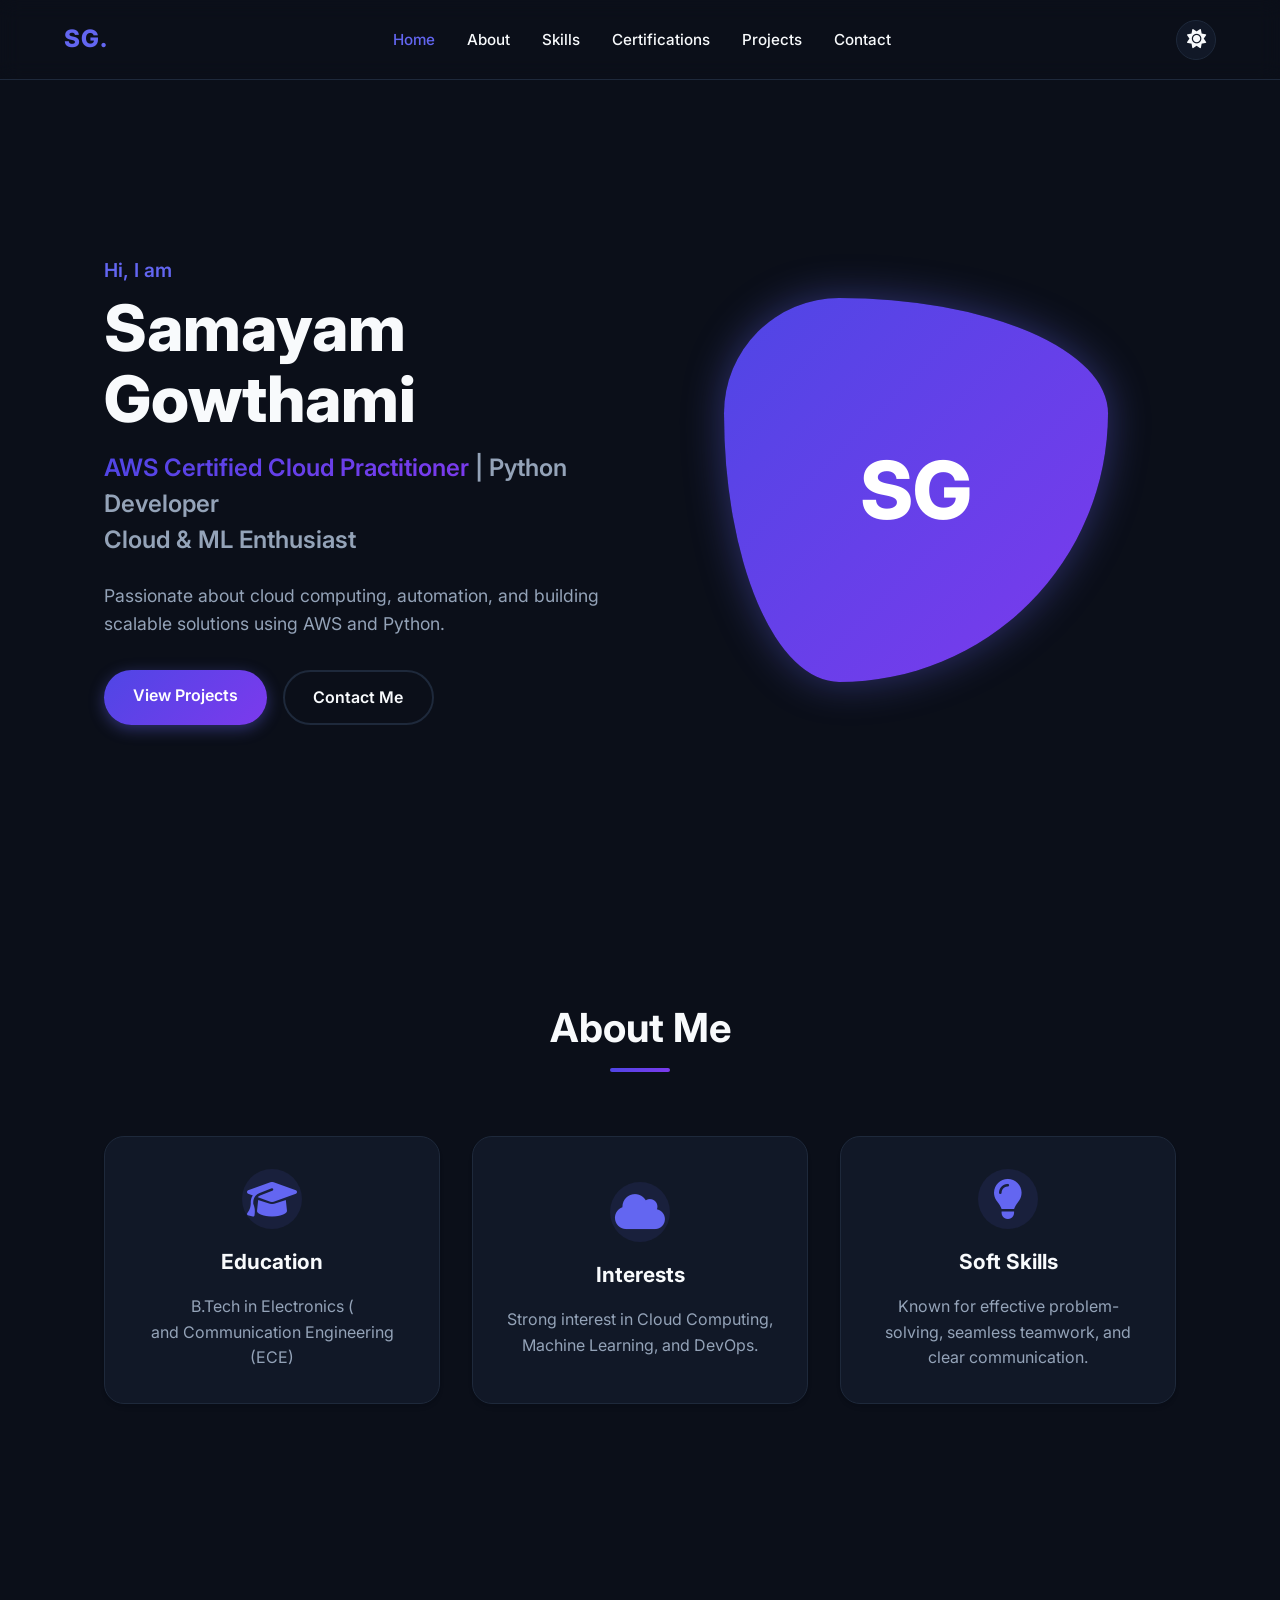
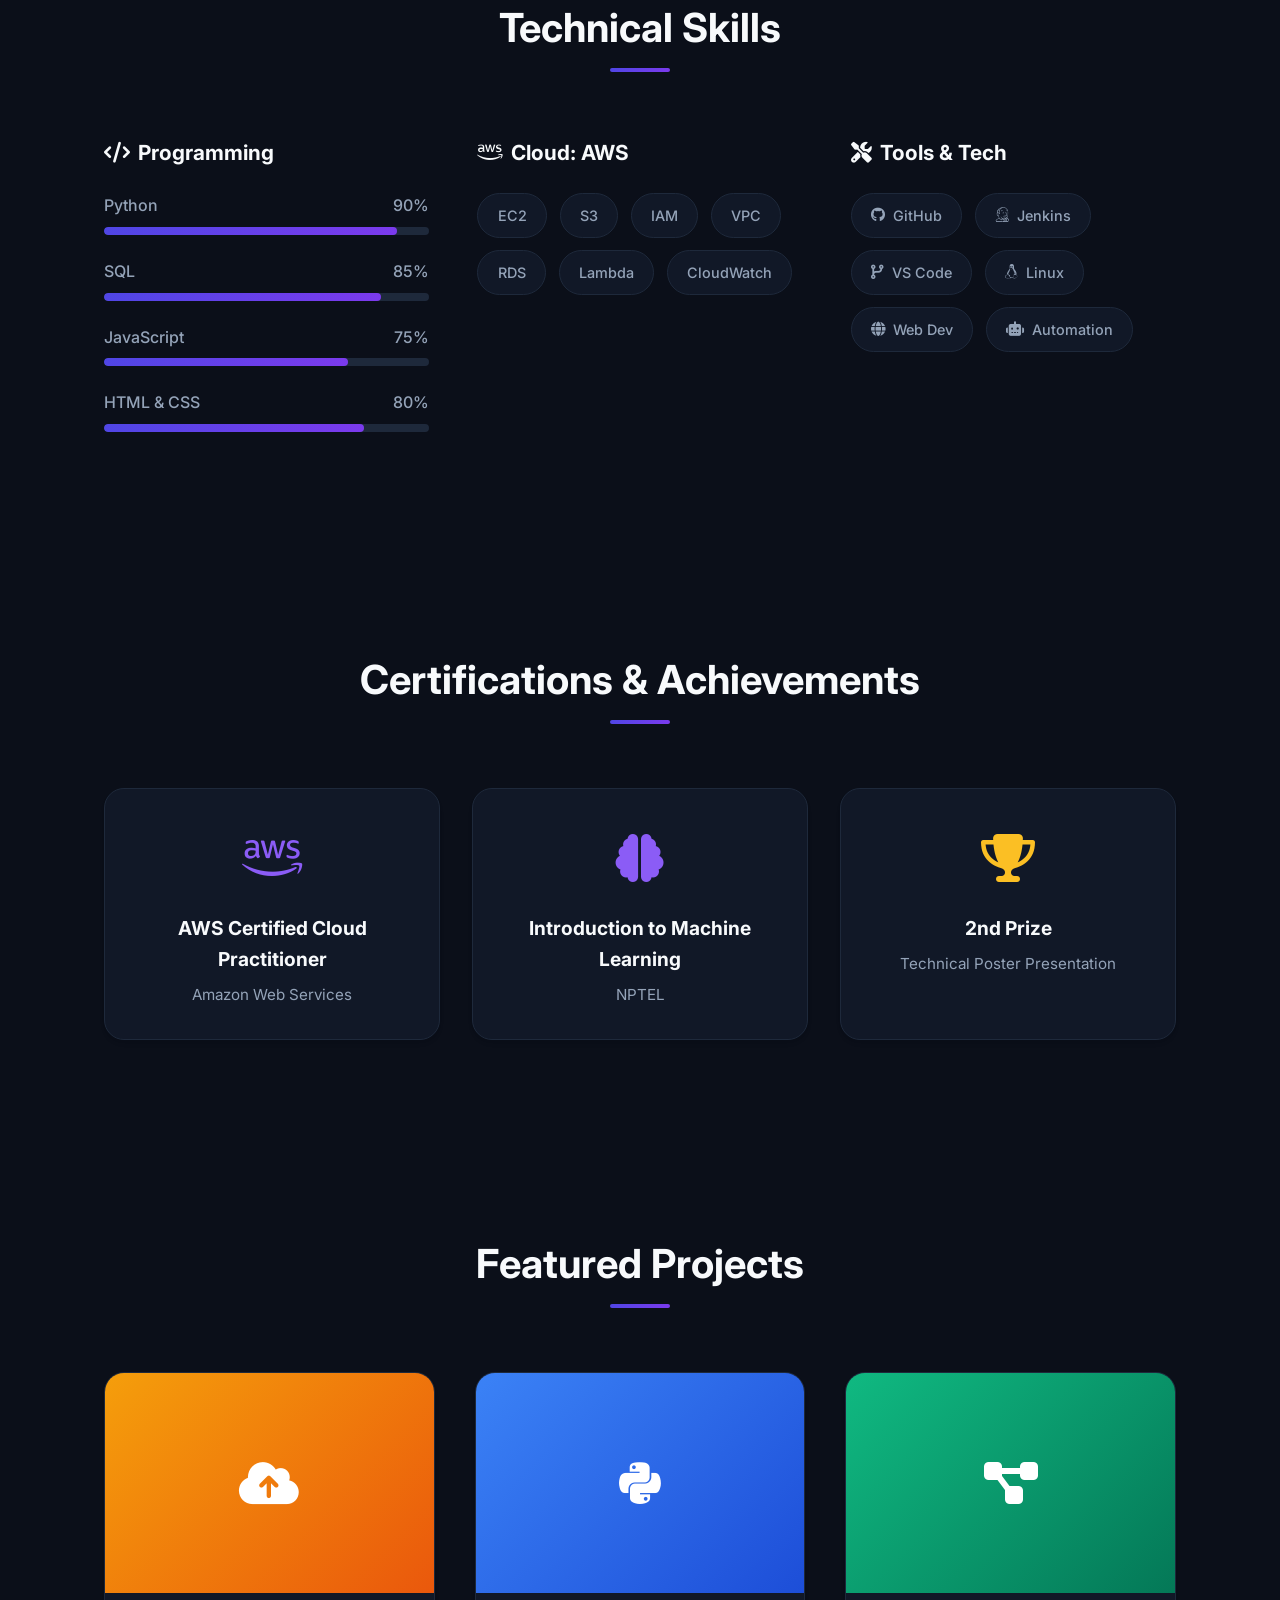
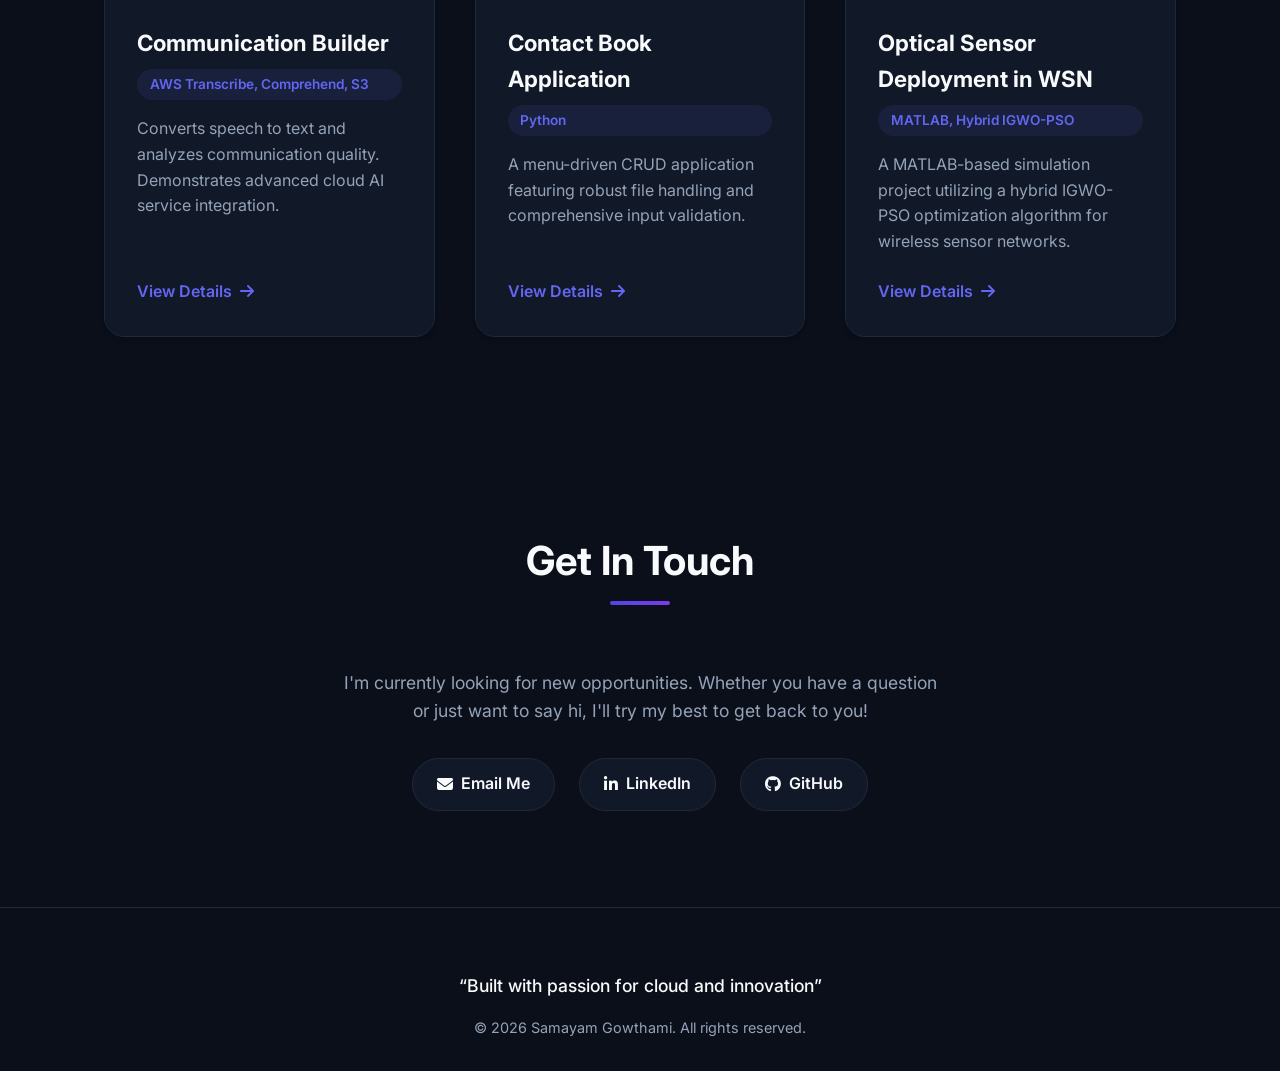
==== index.html @ 364dcedb "Added all the files to the repo" ====
<!DOCTYPE html>
<html lang="en">

<head>
    <meta charset="UTF-8">
    <meta name="viewport" content="width=device-width, initial-scale=1.0">
    <title>Samayam Gowthami | Developer Portfolio</title>
    <meta name="description"
        content="Portfolio of Samayam Gowthami, AWS Certified Cloud Practitioner, Python Developer, Cloud & ML Enthusiast.">
    <link rel="stylesheet" href="styles.css">
    <!-- Font Awesome for Icons -->
    <link rel="stylesheet" href="https://cdnjs.cloudflare.com/ajax/libs/font-awesome/6.4.0/css/all.min.css">
    <!-- Google Fonts: Inter -->
    <link href="https://fonts.googleapis.com/css2?family=Inter:wght@300;400;500;600;700;800&display=swap"
        rel="stylesheet">
</head>

<body class="dark-mode"> <!-- Default to dark mode for a modern feel -->
    <nav class="navbar">
        <div class="logo">SG.</div>
        <ul class="nav-links">
            <li><a href="#hero">Home</a></li>
            <li><a href="#about">About</a></li>
            <li><a href="#skills">Skills</a></li>
            <li><a href="#certifications">Certifications</a></li>
            <li><a href="#projects">Projects</a></li>
            <li><a href="#contact">Contact</a></li>
        </ul>
        <div class="nav-right">
            <button id="theme-toggle" aria-label="Toggle Theme"><i class="fas fa-sun"></i></button>
            <div class="hamburger">
                <i class="fas fa-bars"></i>
            </div>
        </div>
    </nav>

    <main>
        <!-- 1️⃣ Hero Section -->
        <section id="hero" class="hero hidden-section">
            <div class="hero-content">
                <p class="greeting">Hi, I am</p>
                <h1 class="name">Samayam Gowthami</h1>
                <h2 class="title"><span class="gradient-text">AWS Certified Cloud Practitioner</span> | Python Developer
                    <br> Cloud & ML Enthusiast</h2>
                <p class="bio">Passionate about cloud computing, automation, and building scalable solutions using AWS
                    and Python.</p>
                <div class="hero-btn-group">
                    <a href="#projects" class="btn btn-primary">View Projects</a>
                    <a href="#contact" class="btn btn-secondary">Contact Me</a>
                </div>
            </div>
            <div class="hero-image-placeholder">
                <div class="abstract-shape">
                    <!-- CSS generated shape or initials -->
                    <h1>SG</h1>
                </div>
            </div>
        </section>

        <!-- 2️⃣ About Me -->
        <section id="about" class="about hidden-section">
            <div class="section-header">
                <h2>About Me</h2>
                <div class="underline"></div>
            </div>
            <div class="about-content">
                <div class="about-card card">
                    <div class="about-icon"><i class="fas fa-graduation-cap"></i></div>
                    <h3>Education</h3>
                    <p>B.Tech in Electronics (<br>and Communication Engineering (ECE)</p>
                </div>
                <div class="about-card card">
                    <div class="about-icon"><i class="fas fa-cloud"></i></div>
                    <h3>Interests</h3>
                    <p>Strong interest in Cloud Computing, Machine Learning, and DevOps.</p>
                </div>
                <div class="about-card card">
                    <div class="about-icon"><i class="fas fa-lightbulb"></i></div>
                    <h3>Soft Skills</h3>
                    <p>Known for effective problem-solving, seamless teamwork, and clear communication.</p>
                </div>
            </div>
        </section>

        <!-- 3️⃣ Technical Skills -->
        <section id="skills" class="skills hidden-section">
            <div class="section-header">
                <h2>Technical Skills</h2>
                <div class="underline"></div>
            </div>
            <div class="skills-container">
                <div class="skill-category">
                    <h3><i class="fas fa-code"></i> Programming</h3>
                    <div class="skill-item">
                        <div class="skill-info"><span>Python</span><span>90%</span></div>
                        <div class="progress-bar">
                            <div class="progress" data-width="90%"></div>
                        </div>
                    </div>
                    <div class="skill-item">
                        <div class="skill-info"><span>SQL</span><span>85%</span></div>
                        <div class="progress-bar">
                            <div class="progress" data-width="85%"></div>
                        </div>
                    </div>
                    <div class="skill-item">
                        <div class="skill-info"><span>JavaScript</span><span>75%</span></div>
                        <div class="progress-bar">
                            <div class="progress" data-width="75%"></div>
                        </div>
                    </div>
                    <div class="skill-item">
                        <div class="skill-info"><span>HTML & CSS</span><span>80%</span></div>
                        <div class="progress-bar">
                            <div class="progress" data-width="80%"></div>
                        </div>
                    </div>
                </div>

                <div class="skill-category">
                    <h3><i class="fab fa-aws"></i> Cloud: AWS</h3>
                    <div class="cloud-tags">
                        <span class="tag">EC2</span>
                        <span class="tag">S3</span>
                        <span class="tag">IAM</span>
                        <span class="tag">VPC</span>
                        <span class="tag">RDS</span>
                        <span class="tag">Lambda</span>
                        <span class="tag">CloudWatch</span>
                    </div>
                </div>

                <div class="skill-category">
                    <h3><i class="fas fa-tools"></i> Tools & Tech</h3>
                    <div class="tech-tags">
                        <span class="tag"><i class="fab fa-github"></i> GitHub</span>
                        <span class="tag"><i class="fab fa-jenkins"></i> Jenkins</span>
                        <span class="tag"><i class="fas fa-code-branch"></i> VS Code</span>
                        <span class="tag"><i class="fab fa-linux"></i> Linux</span>
                        <span class="tag"><i class="fas fa-globe"></i> Web Dev</span>
                        <span class="tag"><i class="fas fa-robot"></i> Automation</span>
                    </div>
                </div>
            </div>
        </section>

        <!-- 4️⃣ Certifications & 6️⃣ Achievements -->
        <section id="certifications" class="certifications hidden-section">
            <div class="section-header">
                <h2>Certifications & Achievements</h2>
                <div class="underline"></div>
            </div>
            <div class="cert-grid">
                <div class="cert-card card">
                    <div class="cert-icon"><i class="fab fa-aws"></i></div>
                    <h3>AWS Certified Cloud Practitioner</h3>
                    <p>Amazon Web Services</p>
                </div>
                <div class="cert-card card">
                    <div class="cert-icon"><i class="fas fa-brain"></i></div>
                    <h3>Introduction to Machine Learning</h3>
                    <p>NPTEL</p>
                </div>
                <div class="cert-card card achievement">
                    <div class="cert-icon"><i class="fas fa-trophy"></i></div>
                    <h3>2nd Prize</h3>
                    <p>Technical Poster Presentation</p>
                </div>
            </div>
        </section>

        <!-- 5️⃣ Projects Section -->
        <section id="projects" class="projects hidden-section">
            <div class="section-header">
                <h2>Featured Projects</h2>
                <div class="underline"></div>
            </div>
            <div class="projects-grid">
                <div class="project-card card">
                    <div class="project-image cloud-project">
                        <i class="fas fa-cloud-upload-alt fa-3x"></i>
                    </div>
                    <div class="project-info">
                        <h3>Communication Builder</h3>
                        <p class="tech-stack">AWS Transcribe, Comprehend, S3</p>
                        <p>Converts speech to text and analyzes communication quality. Demonstrates advanced cloud AI
                            service integration.</p>
                        <a href="https://github.com" target="_blank" class="btn-text">View Details <i
                                class="fas fa-arrow-right"></i></a>
                    </div>
                </div>

                <div class="project-card card">
                    <div class="project-image python-project">
                        <i class="fab fa-python fa-3x"></i>
                    </div>
                    <div class="project-info">
                        <h3>Contact Book Application</h3>
                        <p class="tech-stack">Python</p>
                        <p>A menu-driven CRUD application featuring robust file handling and comprehensive input
                            validation.</p>
                        <a href="https://github.com" target="_blank" class="btn-text">View Details <i
                                class="fas fa-arrow-right"></i></a>
                    </div>
                </div>

                <div class="project-card card">
                    <div class="project-image matlab-project">
                        <i class="fas fa-project-diagram fa-3x"></i>
                    </div>
                    <div class="project-info">
                        <h3>Optical Sensor Deployment in WSN</h3>
                        <p class="tech-stack">MATLAB, Hybrid IGWO-PSO</p>
                        <p>A MATLAB-based simulation project utilizing a hybrid IGWO-PSO optimization algorithm for
                            wireless sensor networks.</p>
                        <a href="https://github.com" target="_blank" class="btn-text">View Details <i
                                class="fas fa-arrow-right"></i></a>
                    </div>
                </div>
            </div>
        </section>

        <!-- 7️⃣ Contact Section -->
        <section id="contact" class="contact hidden-section">
            <div class="section-header">
                <h2>Get In Touch</h2>
                <div class="underline"></div>
            </div>
            <div class="contact-content">
                <p>I'm currently looking for new opportunities. Whether you have a question or just want to say hi, I'll
                    try my best to get back to you!</p>
                <div class="social-links">
                    <a href="mailto:example@example.com" class="social-btn"><i class="fas fa-envelope"></i> Email Me</a>
                    <a href="https://linkedin.com/" target="_blank" class="social-btn"><i
                            class="fab fa-linkedin-in"></i> LinkedIn</a>
                    <a href="https://github.com/" target="_blank" class="social-btn"><i class="fab fa-github"></i>
                        GitHub</a>
                </div>
            </div>
        </section>
    </main>

    <!-- 8️⃣ Footer -->
    <footer>
        <p>“Built with passion for cloud and innovation”</p>
        <p class="copyright">© 2026 Samayam Gowthami. All rights reserved.</p>
    </footer>

    <script src="script.js"></script>
</body>

</html>
---- styles.css ----
/* Core Variables */
:root {
    /* Base Light Theme */
    --bg-color: #f8fafc;
    --surface-color: #ffffff;
    --text-primary: #0f172a;
    --text-secondary: #475569;
    --border-color: #e2e8f0;

    /* Brand Gradients & Accents */
    --primary-color: #4f46e5;
    --secondary-color: #7c3aed;
    --gradient-brand: linear-gradient(135deg, var(--primary-color), var(--secondary-color));

    /* Typography */
    --font-main: 'Inter', sans-serif;

    /* Spacing & Utilities */
    --nav-height: 80px;
    --transition-speed: 0.3s;
    --radius-md: 12px;
    --radius-lg: 20px;
}

/* Dark Theme Overrides */
.dark-mode {
    --bg-color: #0b0f19;
    --surface-color: #111827;
    --text-primary: #f8fafc;
    --text-secondary: #94a3b8;
    --border-color: #1e293b;

    --primary-color: #6366f1;
    --secondary-color: #8b5cf6;
}

/* Reset & Base Styles */
* {
    margin: 0;
    padding: 0;
    box-sizing: border-box;
}

html {
    scroll-behavior: smooth;
}

body {
    font-family: var(--font-main);
    background-color: var(--bg-color);
    color: var(--text-primary);
    line-height: 1.6;
    transition: background-color var(--transition-speed) ease, color var(--transition-speed) ease;
    overflow-x: hidden;
}

ul {
    list-style: none;
}

a {
    text-decoration: none;
    color: inherit;
}

/* Reusable Components */
.gradient-text {
    background: var(--gradient-brand);
    -webkit-background-clip: text;
    -webkit-text-fill-color: transparent;
    background-clip: text;
    display: inline-block;
}

.card {
    background: var(--surface-color);
    border: 1px solid var(--border-color);
    border-radius: var(--radius-lg);
    padding: 2rem;
    box-shadow: 0 4px 6px -1px rgba(0, 0, 0, 0.05), 0 2px 4px -1px rgba(0, 0, 0, 0.03);
    transition: transform var(--transition-speed), box-shadow var(--transition-speed), border-color var(--transition-speed);
}

.card:hover {
    transform: translateY(-5px);
    box-shadow: 0 20px 25px -5px rgba(0, 0, 0, 0.1), 0 10px 10px -5px rgba(0, 0, 0, 0.04);
    border-color: var(--primary-color);
}

.btn {
    display: inline-block;
    padding: 0.8rem 1.8rem;
    border-radius: 50px;
    font-weight: 600;
    transition: all var(--transition-speed);
    cursor: pointer;
    border: none;
    text-align: center;
}

.btn-primary {
    background: var(--gradient-brand);
    color: white;
    box-shadow: 0 4px 15px rgba(99, 102, 241, 0.4);
}

.btn-primary:hover {
    box-shadow: 0 6px 20px rgba(99, 102, 241, 0.6);
    transform: translateY(-2px);
    color: white;
}

.btn-secondary {
    background: transparent;
    color: var(--text-primary);
    border: 2px solid var(--border-color);
}

.btn-secondary:hover {
    border-color: var(--primary-color);
    color: var(--primary-color);
    transform: translateY(-2px);
}

.section-header {
    text-align: center;
    margin-bottom: 4rem;
}

.section-header h2 {
    font-size: 2.5rem;
    font-weight: 700;
    margin-bottom: 0.5rem;
}

.underline {
    height: 4px;
    width: 60px;
    background: var(--gradient-brand);
    margin: 0 auto;
    border-radius: 2px;
}

/* Navbar */
.navbar {
    position: fixed;
    top: 0;
    width: 100%;
    height: var(--nav-height);
    display: flex;
    justify-content: space-between;
    align-items: center;
    padding: 0 5%;
    background: rgba(var(--surface-color), 0.8);
    backdrop-filter: blur(10px);
    -webkit-backdrop-filter: blur(10px);
    z-index: 1000;
    border-bottom: 1px solid var(--border-color);
    transition: background-color var(--transition-speed) ease;
}

.logo {
    font-size: 1.5rem;
    font-weight: 800;
    letter-spacing: 1px;
    color: var(--primary-color);
}

.nav-links {
    display: flex;
    gap: 2rem;
}

.nav-links li a {
    font-weight: 500;
    font-size: 0.95rem;
    transition: color 0.2s;
}

.nav-links li a:hover {
    color: var(--primary-color);
}

.nav-right {
    display: flex;
    align-items: center;
    gap: 1.5rem;
}

#theme-toggle {
    background: none;
    border: none;
    color: var(--text-primary);
    font-size: 1.2rem;
    cursor: pointer;
    transition: color 0.2s;
    display: flex;
    align-items: center;
    justify-content: center;
    width: 40px;
    height: 40px;
    border-radius: 50%;
    background: var(--surface-color);
    border: 1px solid var(--border-color);
}

#theme-toggle:hover {
    color: var(--primary-color);
    border-color: var(--primary-color);
}

.hamburger {
    display: none;
    font-size: 1.5rem;
    cursor: pointer;
}

/* Layout */
main {
    padding-top: var(--nav-height);
}

section {
    padding: 6rem 5%;
    max-width: 1200px;
    margin: 0 auto;
}

/* Hero Section */
.hero {
    min-height: calc(100vh - var(--nav-height));
    display: flex;
    align-items: center;
    justify-content: space-between;
    gap: 2rem;
}

.hero-content {
    flex: 1;
}

.greeting {
    font-size: 1.2rem;
    color: var(--primary-color);
    font-weight: 600;
    margin-bottom: 0.5rem;
}

.name {
    font-size: clamp(3rem, 5vw, 4.5rem);
    font-weight: 800;
    line-height: 1.1;
    margin-bottom: 1rem;
}

.title {
    font-size: clamp(1.2rem, 2vw, 1.5rem);
    font-weight: 600;
    color: var(--text-secondary);
    margin-bottom: 1.5rem;
    line-height: 1.5;
}

.bio {
    font-size: 1.1rem;
    color: var(--text-secondary);
    max-width: 500px;
    margin-bottom: 2rem;
}

.hero-btn-group {
    display: flex;
    gap: 1rem;
}

.hero-image-placeholder {
    flex: 1;
    display: flex;
    justify-content: center;
    align-items: center;
}

.abstract-shape {
    width: clamp(250px, 30vw, 400px);
    height: clamp(250px, 30vw, 400px);
    background: var(--gradient-brand);
    border-radius: 30% 70% 70% 30% / 30% 30% 70% 70%;
    animation: morph 8s ease-in-out infinite;
    display: flex;
    justify-content: center;
    align-items: center;
    box-shadow: 0 0 40px rgba(99, 102, 241, 0.4);
}

.abstract-shape h1 {
    color: white;
    font-size: 5rem;
    font-weight: 800;
    user-select: none;
}

@keyframes morph {
    0% {
        border-radius: 30% 70% 70% 30% / 30% 30% 70% 70%;
    }

    50% {
        border-radius: 70% 30% 30% 70% / 70% 70% 30% 30%;
    }

    100% {
        border-radius: 30% 70% 70% 30% / 30% 30% 70% 70%;
    }
}

/* About Section */
.about-content {
    display: grid;
    grid-template-columns: repeat(auto-fit, minmax(280px, 1fr));
    gap: 2rem;
}

.about-card {
    text-align: center;
    display: flex;
    flex-direction: column;
    align-items: center;
    justify-content: center;
}

.about-icon {
    font-size: 2.5rem;
    color: var(--primary-color);
    margin-bottom: 1rem;
    height: 60px;
    width: 60px;
    display: flex;
    align-items: center;
    justify-content: center;
    background: rgba(99, 102, 241, 0.1);
    border-radius: 50%;
}

.about-card h3 {
    margin-bottom: 1rem;
    font-size: 1.3rem;
}

.about-card p {
    color: var(--text-secondary);
}

/* Skills Section */
.skills-container {
    display: grid;
    grid-template-columns: repeat(auto-fit, minmax(300px, 1fr));
    gap: 3rem;
}

.skill-category h3 {
    font-size: 1.3rem;
    margin-bottom: 1.5rem;
    display: flex;
    align-items: center;
    gap: 0.5rem;
    color: var(--text-primary);
}

.skill-item {
    margin-bottom: 1.5rem;
}

.skill-info {
    display: flex;
    justify-content: space-between;
    margin-bottom: 0.5rem;
    font-weight: 500;
    color: var(--text-secondary);
}

.progress-bar {
    width: 100%;
    height: 8px;
    background: var(--border-color);
    border-radius: 4px;
    overflow: hidden;
}

.progress {
    height: 100%;
    background: var(--gradient-brand);
    border-radius: 4px;
    width: 0;
    /* Animated dynamically with JS */
    transition: width 1.5s cubic-bezier(0.1, 0.5, 0.1, 1);
}

.cloud-tags,
.tech-tags {
    display: flex;
    flex-wrap: wrap;
    gap: 0.8rem;
}

.tag {
    background: var(--surface-color);
    border: 1px solid var(--border-color);
    padding: 0.6rem 1.2rem;
    border-radius: 50px;
    font-size: 0.9rem;
    font-weight: 500;
    display: flex;
    align-items: center;
    gap: 0.5rem;
    transition: all 0.3s;
    color: var(--text-secondary);
}

.tag:hover {
    border-color: var(--primary-color);
    color: var(--primary-color);
    transform: translateY(-2px);
    box-shadow: 0 4px 6px -1px rgba(0, 0, 0, 0.05);
}

/* Certifications & Achievements */
.cert-grid {
    display: grid;
    grid-template-columns: repeat(auto-fit, minmax(280px, 1fr));
    gap: 2rem;
    justify-content: center;
}

.cert-card {
    text-align: center;
    display: flex;
    flex-direction: column;
    align-items: center;
}

.cert-icon {
    font-size: 3rem;
    margin-bottom: 1rem;
    color: var(--secondary-color);
}

.achievement .cert-icon {
    color: #fbbf24;
}

.cert-card h3 {
    font-size: 1.2rem;
    margin-bottom: 0.5rem;
}

.cert-card p {
    color: var(--text-secondary);
    font-size: 0.95rem;
}

/* Projects Section */
.projects-grid {
    display: grid;
    grid-template-columns: repeat(auto-fit, minmax(320px, 1fr));
    gap: 2.5rem;
}

.project-card {
    padding: 0;
    overflow: hidden;
    display: flex;
    flex-direction: column;
}

.project-image {
    height: 220px;
    display: flex;
    justify-content: center;
    align-items: center;
    color: white;
    transition: transform 0.5s ease;
}

.project-card:hover .project-image {
    transform: scale(1.05);
}

.cloud-project {
    background: linear-gradient(135deg, #f59e0b, #ea580c);
}

.python-project {
    background: linear-gradient(135deg, #3b82f6, #1d4ed8);
}

.matlab-project {
    background: linear-gradient(135deg, #10b981, #047857);
}

.project-info {
    padding: 2rem;
    flex: 1;
    display: flex;
    flex-direction: column;
    background: var(--surface-color);
    position: relative;
    z-index: 1;
    /* For hover effect layered above image scaling */
}

.project-info h3 {
    font-size: 1.4rem;
    margin-bottom: 0.5rem;
}

.tech-stack {
    font-size: 0.85rem;
    color: var(--primary-color);
    font-weight: 600;
    margin-bottom: 1rem;
    background: rgba(99, 102, 241, 0.1);
    display: inline-block;
    padding: 0.3rem 0.8rem;
    border-radius: 50px;
}

.project-info p:not(.tech-stack) {
    color: var(--text-secondary);
    margin-bottom: 1.5rem;
    flex: 1;
}

.btn-text {
    font-weight: 600;
    color: var(--primary-color);
    display: flex;
    align-items: center;
    gap: 0.5rem;
    transition: gap 0.3s;
    width: max-content;
}

.btn-text:hover {
    gap: 0.8rem;
}

/* Contact Section */
.contact-content {
    text-align: center;
    max-width: 600px;
    margin: 0 auto;
}

.contact-content p {
    font-size: 1.1rem;
    color: var(--text-secondary);
    margin-bottom: 2rem;
}

.social-links {
    display: flex;
    justify-content: center;
    gap: 1.5rem;
    flex-wrap: wrap;
}

.social-btn {
    display: flex;
    align-items: center;
    gap: 0.5rem;
    padding: 0.8rem 1.5rem;
    background: var(--surface-color);
    border: 1px solid var(--border-color);
    border-radius: 50px;
    font-weight: 600;
    transition: all 0.3s;
    color: var(--text-primary);
}

.social-btn:hover {
    border-color: var(--primary-color);
    color: var(--bg-color);
    background: var(--text-primary);
    transform: translateY(-2px);
    box-shadow: 0 4px 6px -1px rgba(0, 0, 0, 0.05);
}

/* Footer */
footer {
    text-align: center;
    padding: 4rem 5% 2rem;
    background: var(--bg-color);
    border-top: 1px solid var(--border-color);
    font-weight: 500;
}

footer p:first-child {
    font-size: 1.1rem;
    margin-bottom: 1rem;
    color: var(--text-primary);
}

.copyright {
    font-size: 0.9rem;
    color: var(--text-secondary) !important;
    font-weight: 400;
}

/* Scroll Animations */
.hidden-section {
    opacity: 0;
    transform: translateY(30px);
    transition: opacity 0.8s ease-out, transform 0.8s ease-out;
}

.show-section {
    opacity: 1;
    transform: translateY(0);
}

/* Responsive Design */
@media (max-width: 992px) {
    .name {
        font-size: 3rem;
    }

    .hero {
        flex-direction: column-reverse;
        text-align: center;
        justify-content: center;
        padding-top: 2rem;
    }

    .hero-btn-group {
        justify-content: center;
    }

    .bio {
        margin: 0 auto 2rem;
    }
}

@media (max-width: 768px) {
    .nav-links {
        display: none;
        position: absolute;
        top: var(--nav-height);
        left: 0;
        width: 100%;
        background: var(--surface-color);
        flex-direction: column;
        padding: 2rem;
        text-align: center;
        border-bottom: 1px solid var(--border-color);
        box-shadow: 0 10px 15px -3px rgba(0, 0, 0, 0.1);
    }

    .nav-links.active {
        display: flex;
    }

    .hamburger {
        display: block;
    }

    .nav-right {
        gap: 1rem;
    }

    section {
        padding: 4rem 5%;
    }

    .name {
        font-size: 2.5rem;
    }

    .title {
        font-size: 1.2rem;
    }

    .hero-btn-group {
        flex-direction: column;
        width: 100%;
        max-width: 300px;
        margin: 0 auto;
    }
}
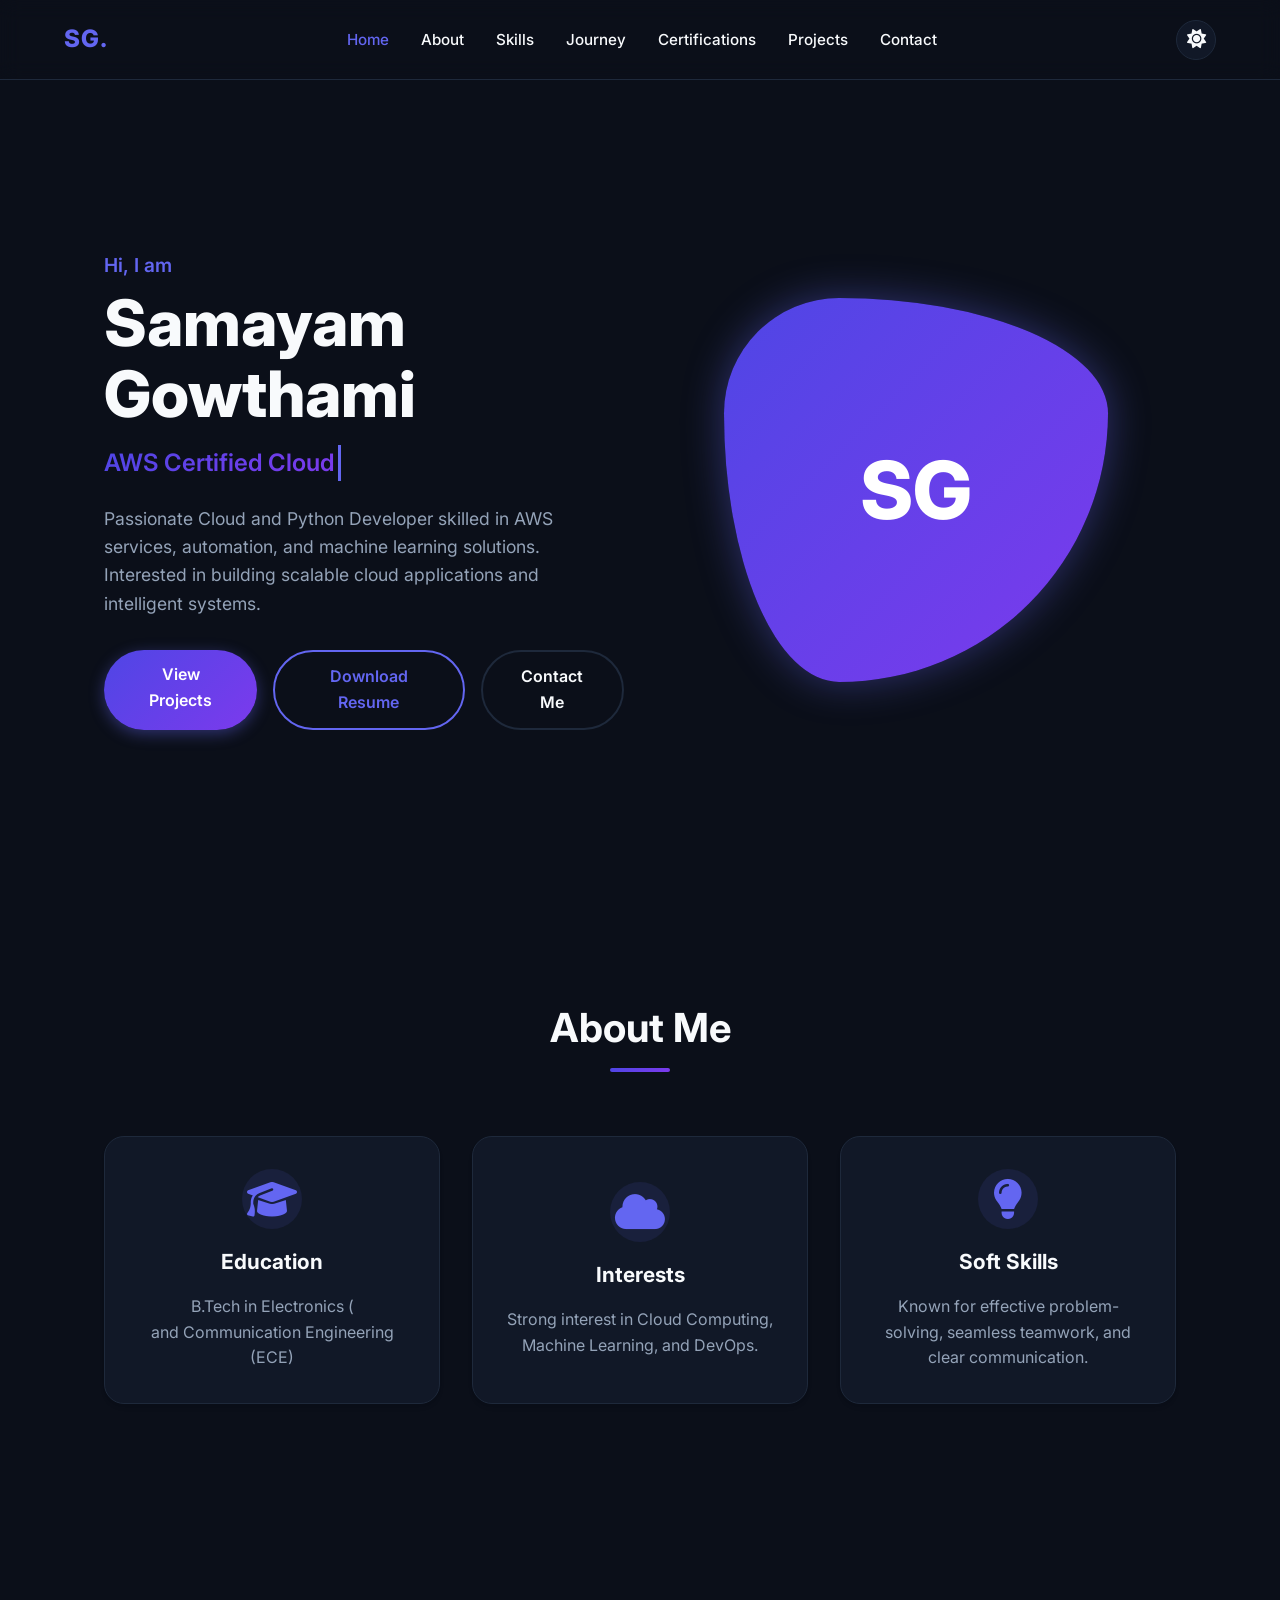
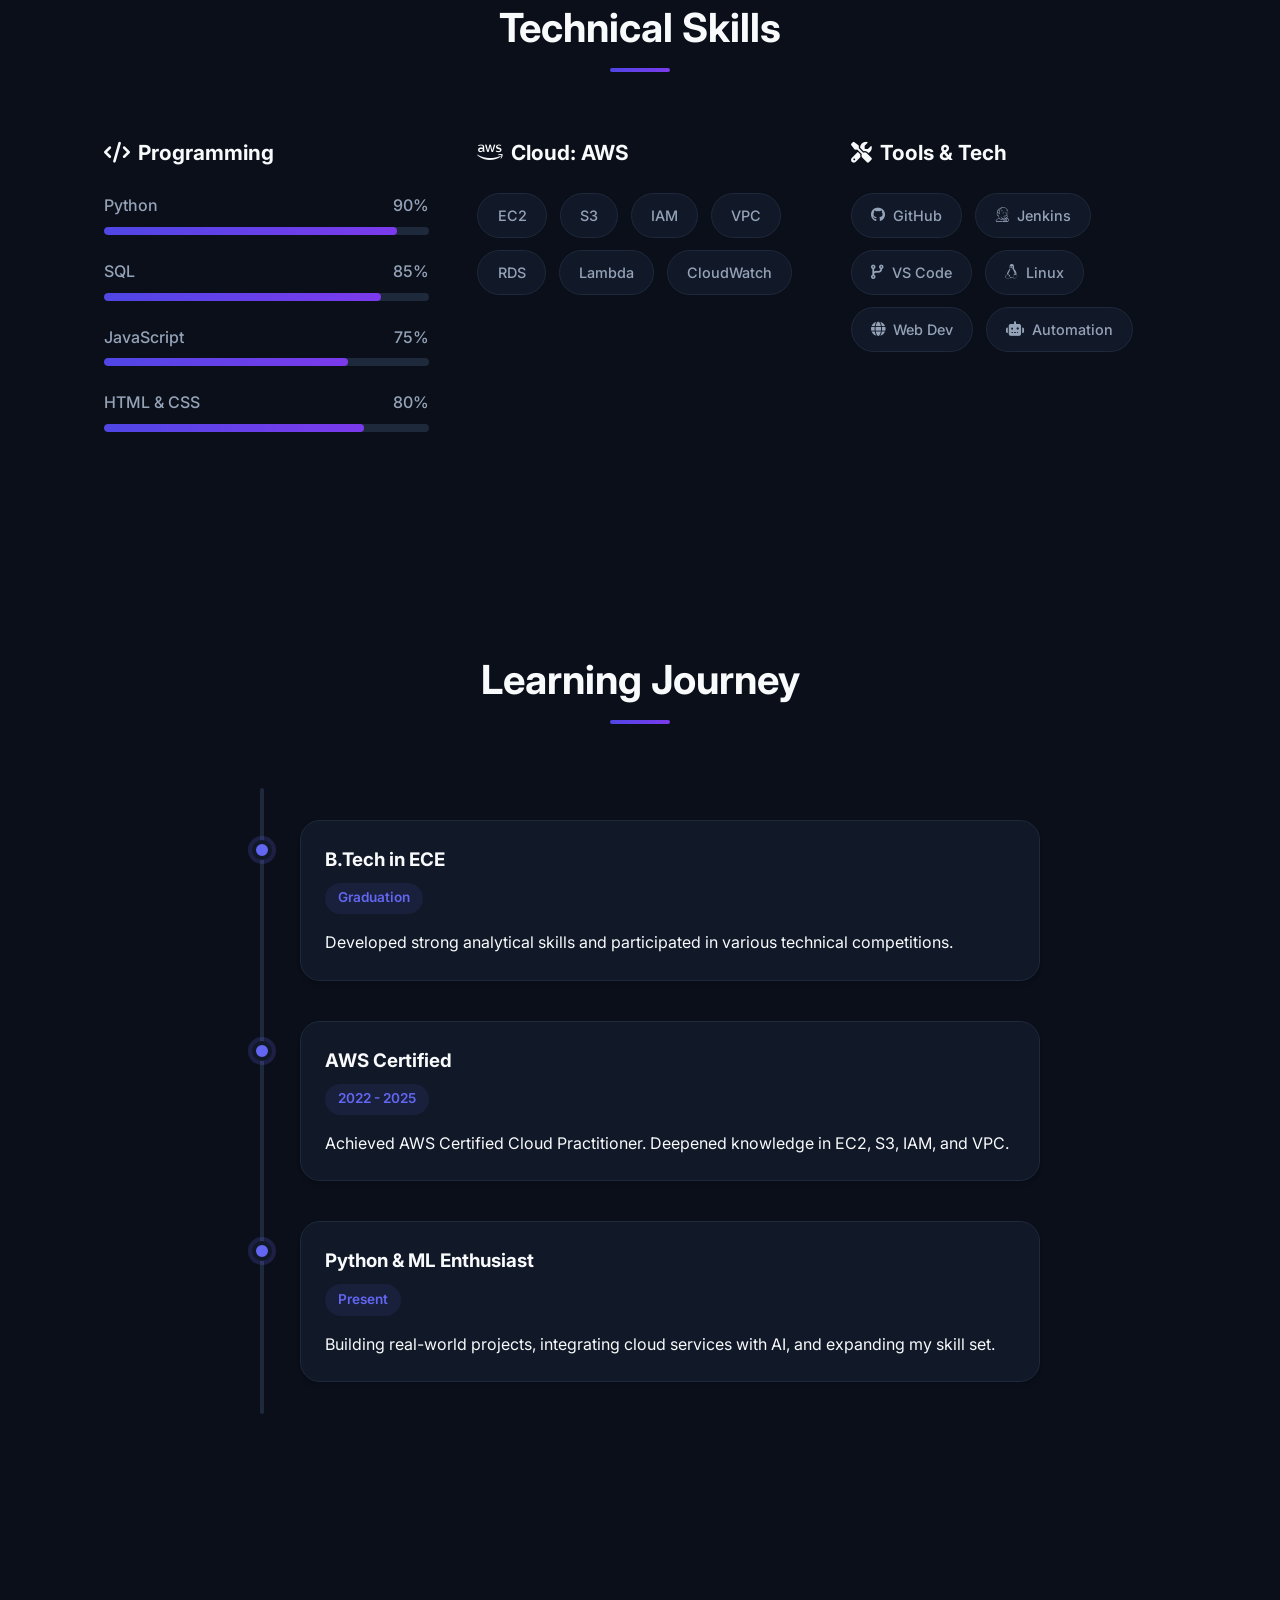
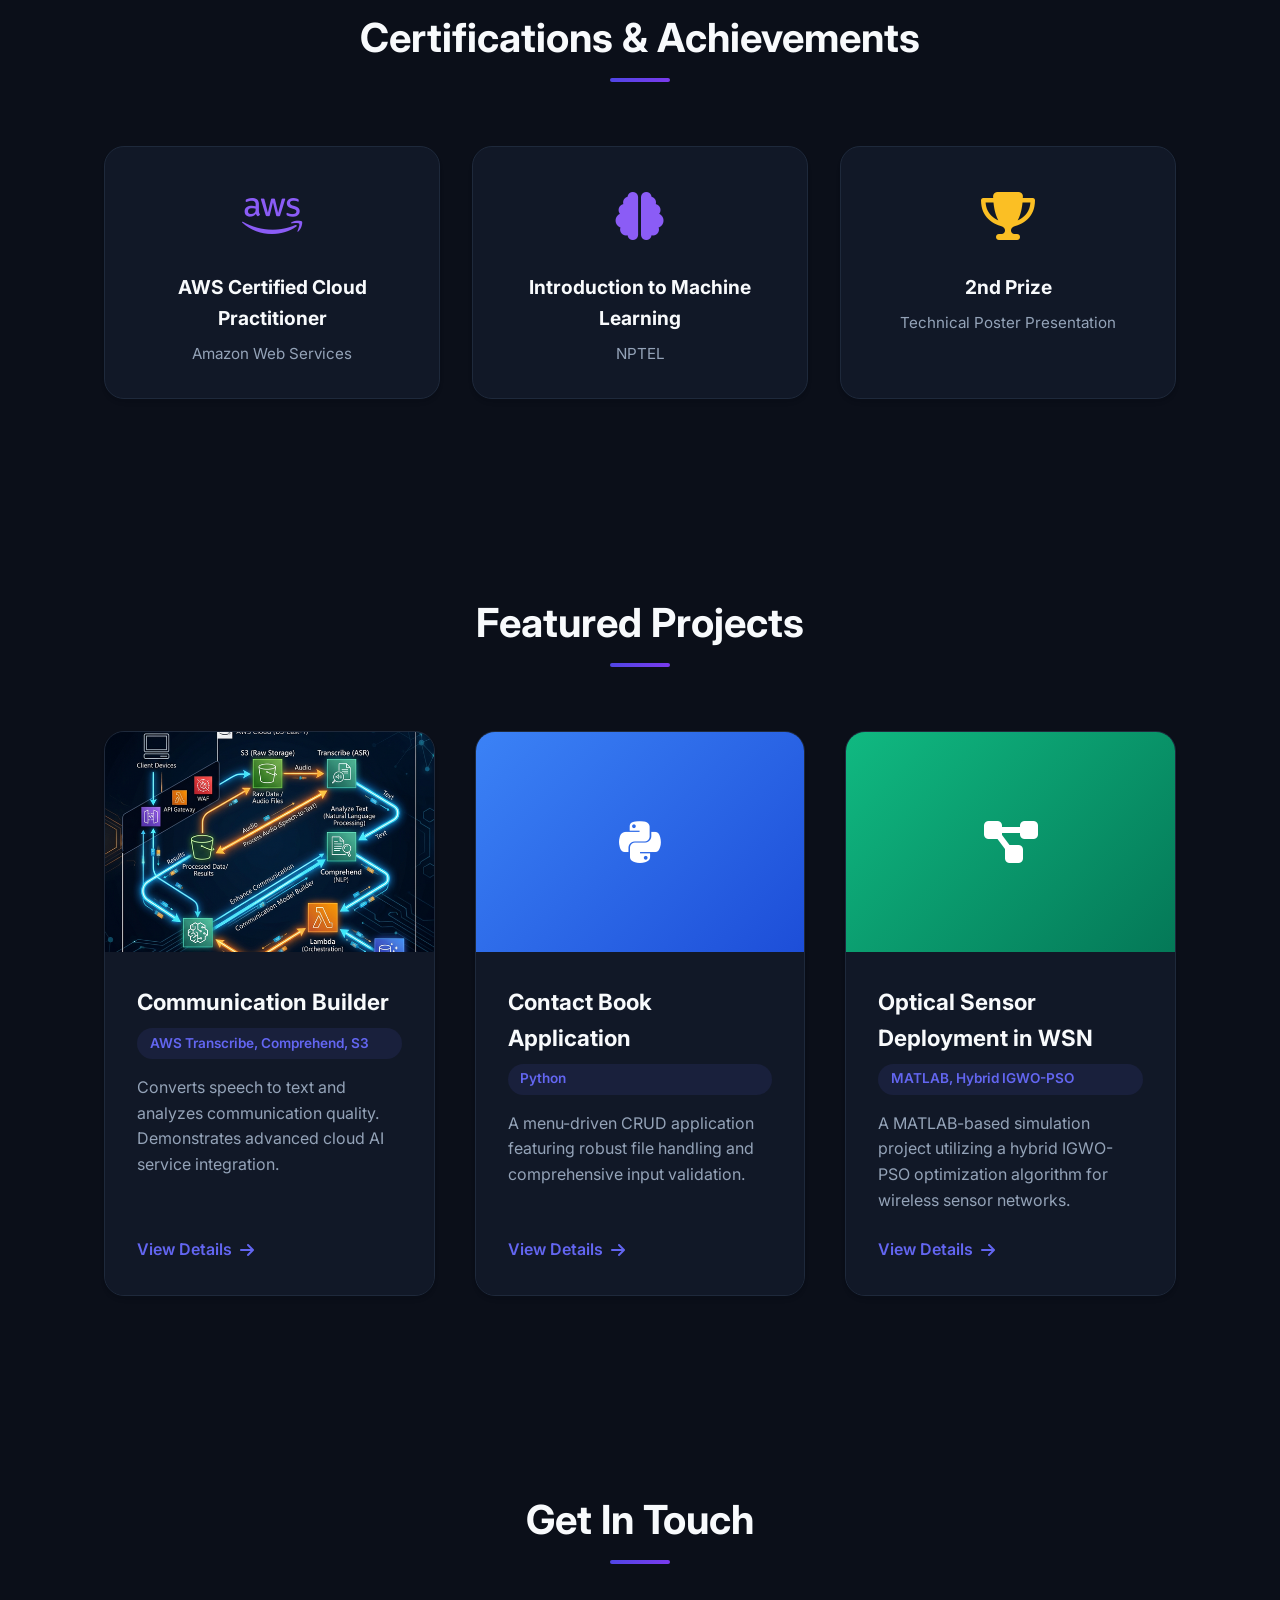
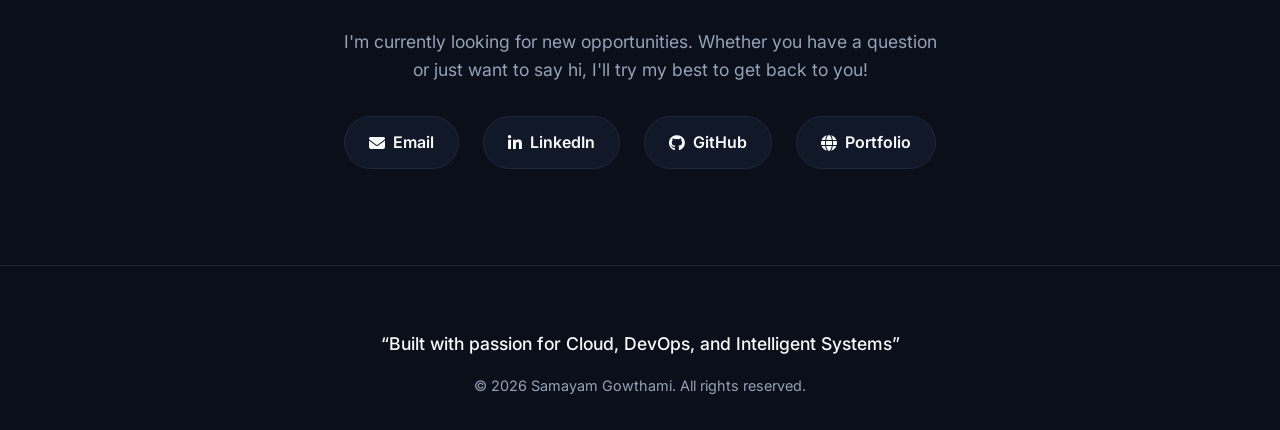
==== commit 3edccc7f: "Files updated" ====
--- a/index.html
+++ b/index.html
@@ -22,6 +22,7 @@
             <li><a href="#hero">Home</a></li>
             <li><a href="#about">About</a></li>
             <li><a href="#skills">Skills</a></li>
+            <li><a href="#journey">Journey</a></li>
             <li><a href="#certifications">Certifications</a></li>
             <li><a href="#projects">Projects</a></li>
             <li><a href="#contact">Contact</a></li>
@@ -40,12 +41,12 @@
             <div class="hero-content">
                 <p class="greeting">Hi, I am</p>
                 <h1 class="name">Samayam Gowthami</h1>
-                <h2 class="title"><span class="gradient-text">AWS Certified Cloud Practitioner</span> | Python Developer
-                    <br> Cloud & ML Enthusiast</h2>
-                <p class="bio">Passionate about cloud computing, automation, and building scalable solutions using AWS
-                    and Python.</p>
+                <h2 class="title"><span class="typing-text"></span></h2>
+                <p class="bio">Passionate Cloud and Python Developer skilled in AWS services, automation, and machine
+                    learning solutions. Interested in building scalable cloud applications and intelligent systems.</p>
                 <div class="hero-btn-group">
                     <a href="#projects" class="btn btn-primary">View Projects</a>
+                    <a href="#" class="btn btn-outline" download>Download Resume</a>
                     <a href="#contact" class="btn btn-secondary">Contact Me</a>
                 </div>
             </div>
@@ -144,6 +145,41 @@
             </div>
         </section>
 
+        <!-- New Timeline Section -->
+        <section id="journey" class="journey hidden-section">
+            <div class="section-header">
+                <h2>Learning Journey</h2>
+                <div class="underline"></div>
+            </div>
+            <div class="timeline-container">
+                <div class="timeline-item">
+                    <div class="timeline-dot"></div>
+                    <div class="timeline-content card">
+                        <h3>B.Tech in ECE</h3>
+                        <p class="timeline-date">Graduation</p>
+                        <p>Developed strong analytical skills and participated in various technical competitions.</p>
+                    </div>
+                </div>
+                <div class="timeline-item">
+                    <div class="timeline-dot"></div>
+                    <div class="timeline-content card">
+                        <h3>AWS Certified</h3>
+                        <p class="timeline-date">2022 - 2025</p>
+                        <p>Achieved AWS Certified Cloud Practitioner. Deepened knowledge in EC2, S3, IAM, and VPC.</p>
+                    </div>
+                </div>
+                <div class="timeline-item">
+                    <div class="timeline-dot"></div>
+                    <div class="timeline-content card">
+                        <h3>Python & ML Enthusiast</h3>
+                        <p class="timeline-date">Present</p>
+                        <p>Building real-world projects, integrating cloud services with AI, and expanding my skill set.
+                        </p>
+                    </div>
+                </div>
+            </div>
+        </section>
+
         <!-- 4️⃣ Certifications & 6️⃣ Achievements -->
         <section id="certifications" class="certifications hidden-section">
             <div class="section-header">
@@ -177,16 +213,17 @@
             </div>
             <div class="projects-grid">
                 <div class="project-card card">
-                    <div class="project-image cloud-project">
-                        <i class="fas fa-cloud-upload-alt fa-3x"></i>
+                    <div class="project-image architecture-image"
+                        style="background-image: url('aws-diagram.png'); background-size: cover; background-position: center;">
+                        <!-- Using AWS custom architecture diagram -->
                     </div>
                     <div class="project-info">
                         <h3>Communication Builder</h3>
                         <p class="tech-stack">AWS Transcribe, Comprehend, S3</p>
                         <p>Converts speech to text and analyzes communication quality. Demonstrates advanced cloud AI
                             service integration.</p>
-                        <a href="https://github.com" target="_blank" class="btn-text">View Details <i
-                                class="fas fa-arrow-right"></i></a>
+                        <a href="https://github.com/samayamgowthami-cell" target="_blank" class="btn-text">View Details
+                            <i class="fas fa-arrow-right"></i></a>
                     </div>
                 </div>
 
@@ -199,8 +236,8 @@
                         <p class="tech-stack">Python</p>
                         <p>A menu-driven CRUD application featuring robust file handling and comprehensive input
                             validation.</p>
-                        <a href="https://github.com" target="_blank" class="btn-text">View Details <i
-                                class="fas fa-arrow-right"></i></a>
+                        <a href="https://github.com/samayamgowthami-cell" target="_blank" class="btn-text">View Details
+                            <i class="fas fa-arrow-right"></i></a>
                     </div>
                 </div>
 
@@ -213,8 +250,8 @@
                         <p class="tech-stack">MATLAB, Hybrid IGWO-PSO</p>
                         <p>A MATLAB-based simulation project utilizing a hybrid IGWO-PSO optimization algorithm for
                             wireless sensor networks.</p>
-                        <a href="https://github.com" target="_blank" class="btn-text">View Details <i
-                                class="fas fa-arrow-right"></i></a>
+                        <a href="https://github.com/samayamgowthami-cell" target="_blank" class="btn-text">View Details
+                            <i class="fas fa-arrow-right"></i></a>
                     </div>
                 </div>
             </div>
@@ -230,11 +267,13 @@
                 <p>I'm currently looking for new opportunities. Whether you have a question or just want to say hi, I'll
                     try my best to get back to you!</p>
                 <div class="social-links">
-                    <a href="mailto:example@example.com" class="social-btn"><i class="fas fa-envelope"></i> Email Me</a>
-                    <a href="https://linkedin.com/" target="_blank" class="social-btn"><i
-                            class="fab fa-linkedin-in"></i> LinkedIn</a>
-                    <a href="https://github.com/" target="_blank" class="social-btn"><i class="fab fa-github"></i>
-                        GitHub</a>
+                    <a href="mailto:samayamgowthami@gmail.com" class="social-btn"><i class="fas fa-envelope"></i>
+                        Email</a>
+                    <a href="https://www.linkedin.com/in/gowthami-samayam-505764285/" target="_blank"
+                        class="social-btn"><i class="fab fa-linkedin-in"></i> LinkedIn</a>
+                    <a href="https://github.com/samayamgowthami-cell" target="_blank" class="social-btn"><i
+                            class="fab fa-github"></i> GitHub</a>
+                    <a href="#" class="social-btn"><i class="fas fa-globe"></i> Portfolio</a>
                 </div>
             </div>
         </section>
@@ -242,11 +281,13 @@
 
     <!-- 8️⃣ Footer -->
     <footer>
-        <p>“Built with passion for cloud and innovation”</p>
+        <p>“Built with passion for Cloud, DevOps, and Intelligent Systems”</p>
         <p class="copyright">© 2026 Samayam Gowthami. All rights reserved.</p>
     </footer>
 
     <script src="script.js"></script>
 </body>
 
-</html>+</html>
+
+<!--  -->
--- a/styles.css
+++ b/styles.css
@@ -122,6 +122,19 @@
     transform: translateY(-2px);
 }
 
+.btn-outline {
+    background: transparent;
+    color: var(--primary-color);
+    border: 2px solid var(--primary-color);
+}
+
+.btn-outline:hover {
+    background: var(--gradient-brand);
+    color: white;
+    border-color: transparent;
+    transform: translateY(-2px);
+}
+
 .section-header {
     text-align: center;
     margin-bottom: 4rem;
@@ -421,6 +434,94 @@
     color: var(--primary-color);
     transform: translateY(-2px);
     box-shadow: 0 4px 6px -1px rgba(0, 0, 0, 0.05);
+}
+
+/* Timeline Section - Journey */
+.timeline-container {
+    position: relative;
+    max-width: 800px;
+    margin: 0 auto;
+    padding: 2rem 0;
+}
+
+.timeline-container::before {
+    content: '';
+    position: absolute;
+    top: 0;
+    bottom: 0;
+    left: 20px;
+    width: 4px;
+    background: var(--border-color);
+    border-radius: 2px;
+}
+
+.timeline-item {
+    position: relative;
+    padding-left: 60px;
+    margin-bottom: 2.5rem;
+}
+
+.timeline-item:last-child {
+    margin-bottom: 0;
+}
+
+.timeline-dot {
+    position: absolute;
+    left: 12px;
+    top: 20px;
+    width: 20px;
+    height: 20px;
+    background: var(--primary-color);
+    border: 4px solid var(--surface-color);
+    border-radius: 50%;
+    z-index: 1;
+    box-shadow: 0 0 0 4px rgba(99, 102, 241, 0.2);
+}
+
+.timeline-content {
+    padding: 1.5rem;
+}
+
+.timeline-content h3 {
+    margin-bottom: 0.5rem;
+    color: var(--text-primary);
+}
+
+.timeline-date {
+    display: inline-block;
+    padding: 0.3rem 0.8rem;
+    background: rgba(99, 102, 241, 0.1);
+    color: var(--primary-color);
+    border-radius: 50px;
+    font-size: 0.85rem;
+    font-weight: 600;
+    margin-bottom: 1rem;
+}
+
+/* Typing Effect CSS */
+.typing-text {
+    font-weight: 600;
+    color: var(--text-secondary);
+}
+
+.typing-text .cursor {
+    display: inline-block;
+    width: 3px;
+    background-color: var(--primary-color);
+    margin-left: 4px;
+    animation: blink 1s step-end infinite;
+}
+
+@keyframes blink {
+
+    0%,
+    100% {
+        opacity: 1;
+    }
+
+    50% {
+        opacity: 0;
+    }
 }
 
 /* Certifications & Achievements */
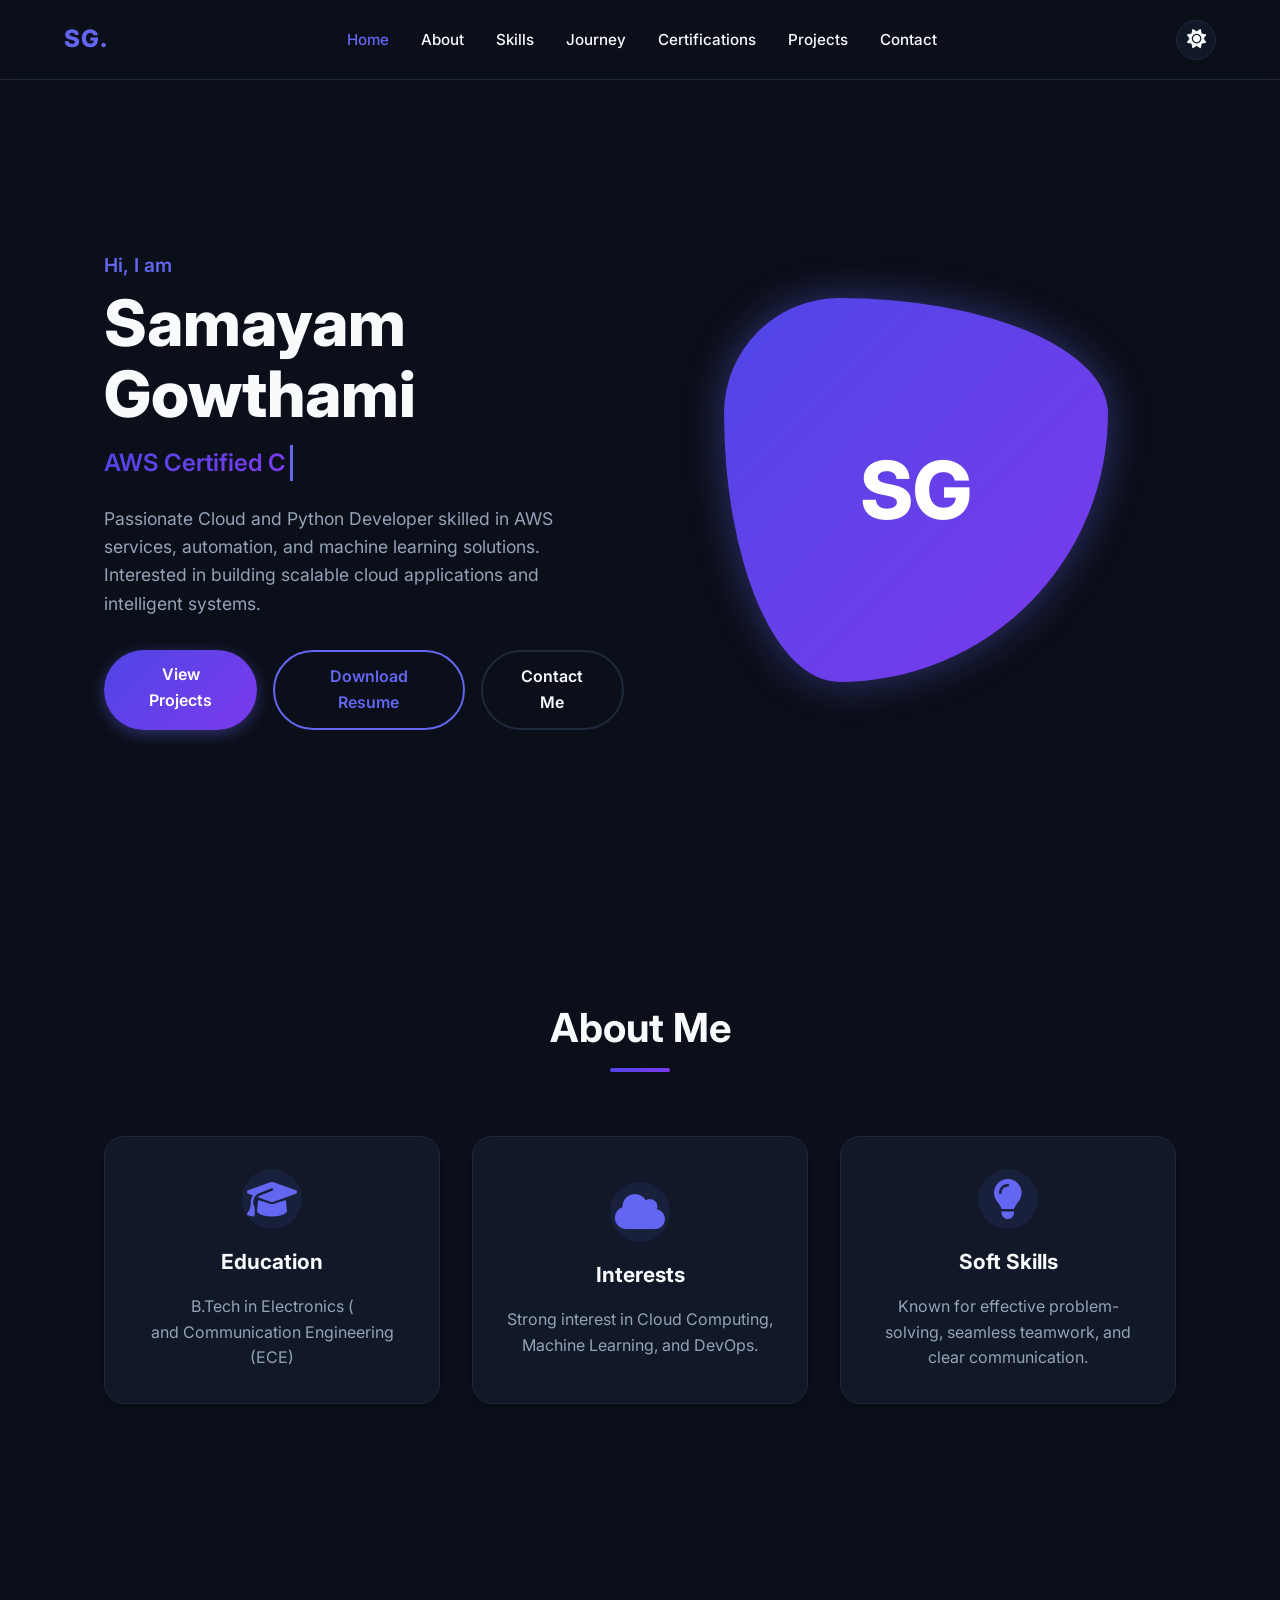
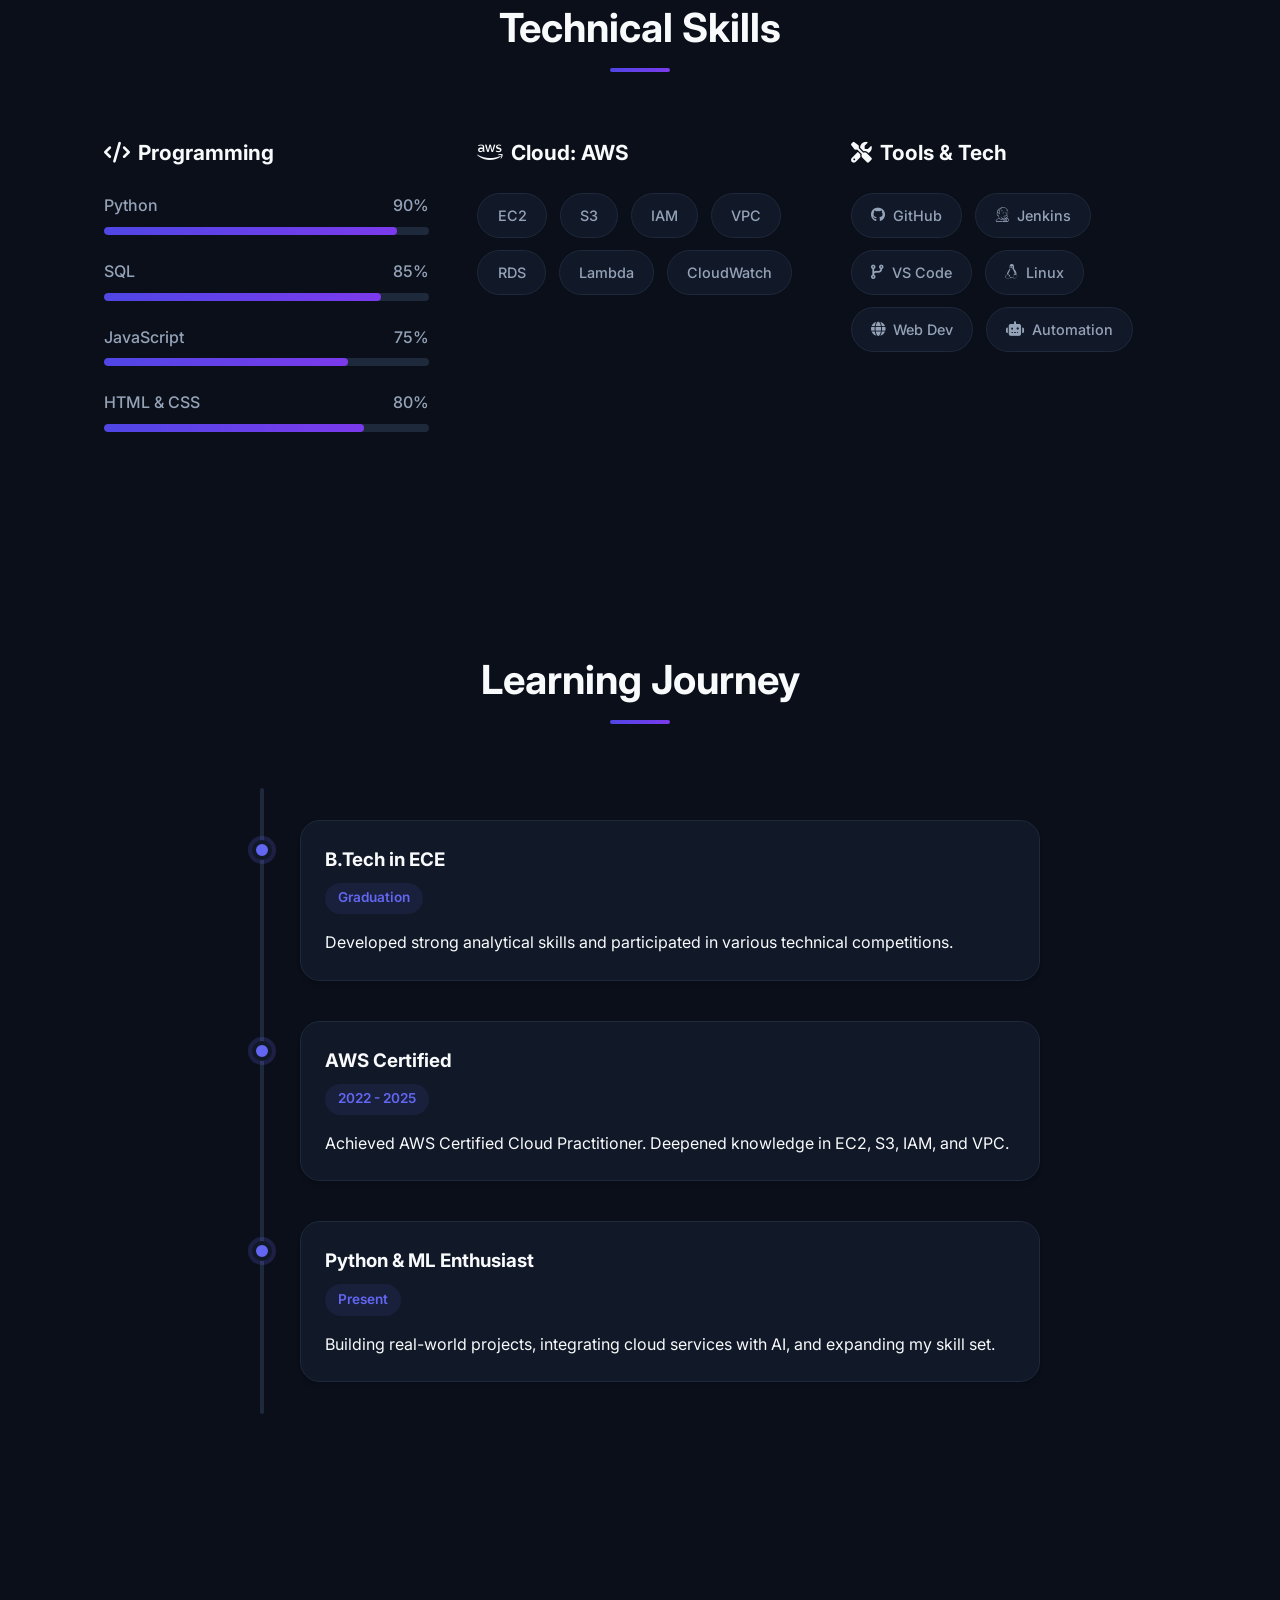
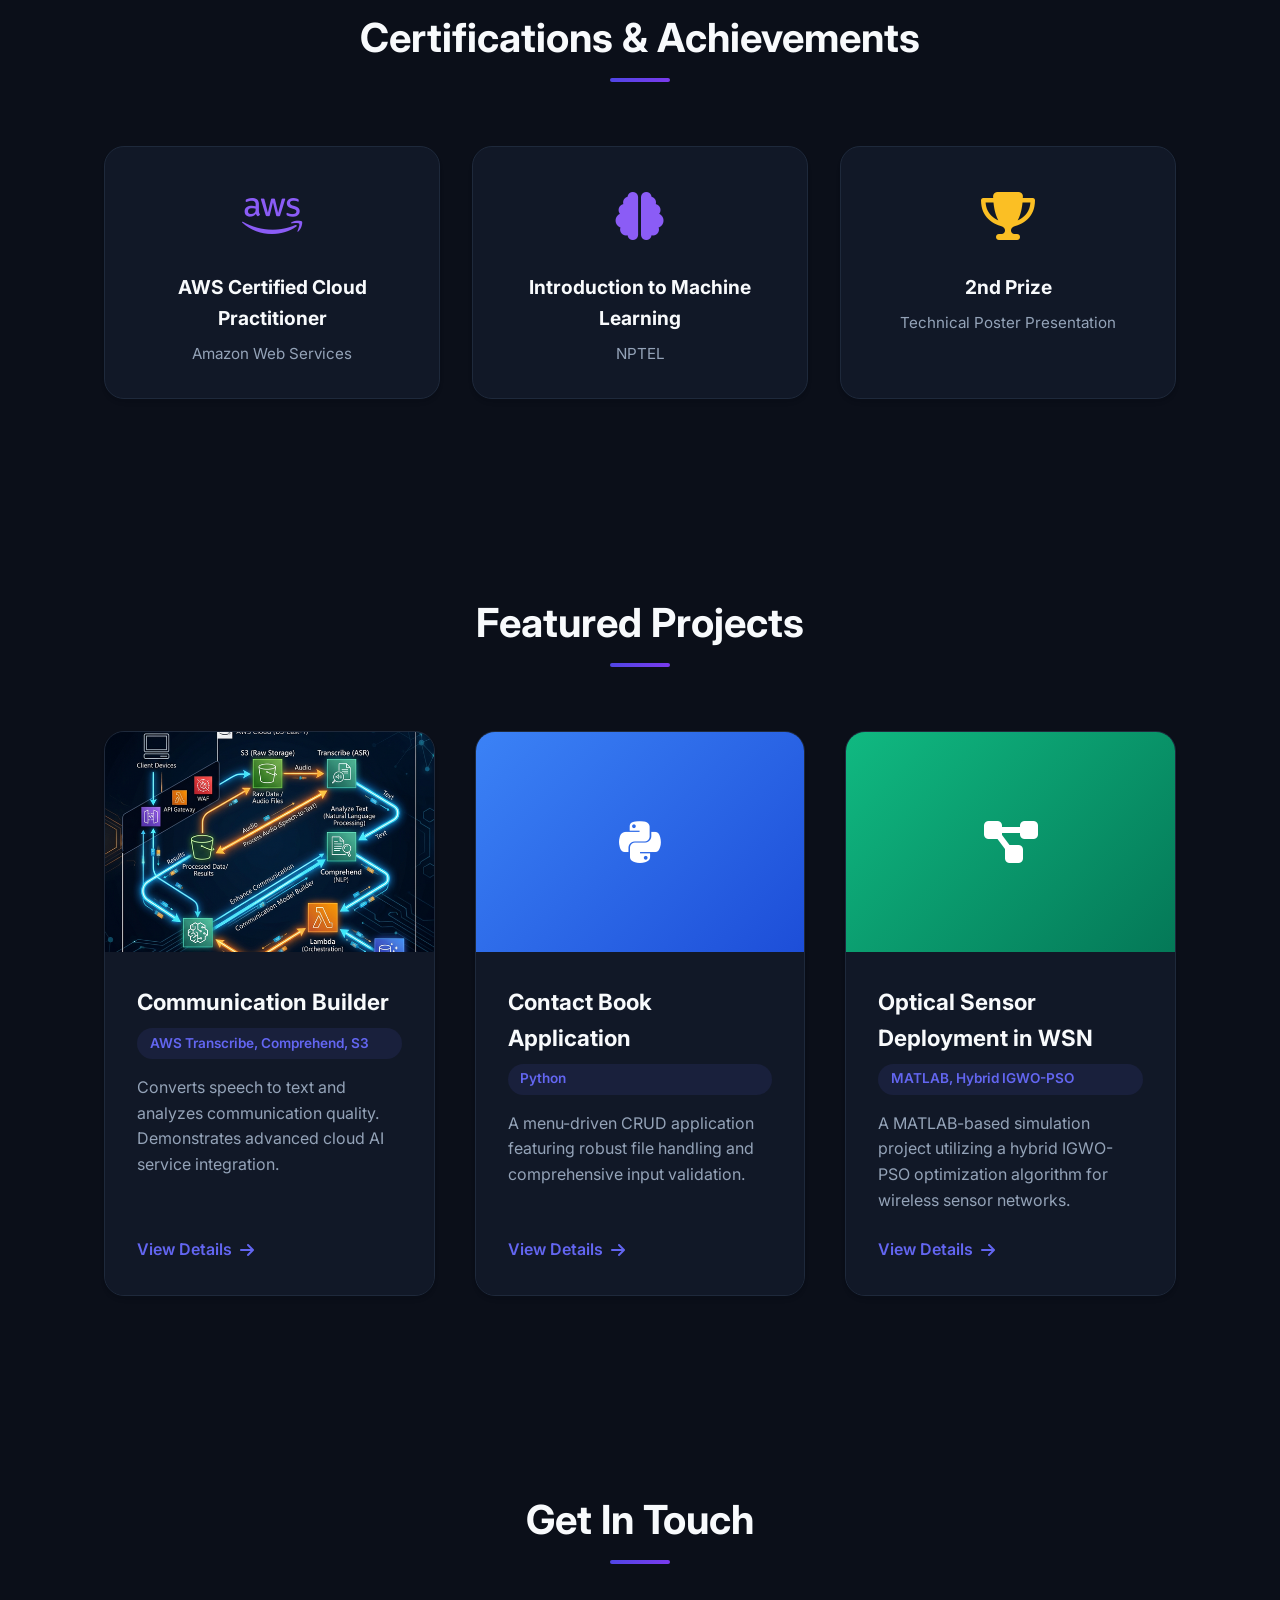
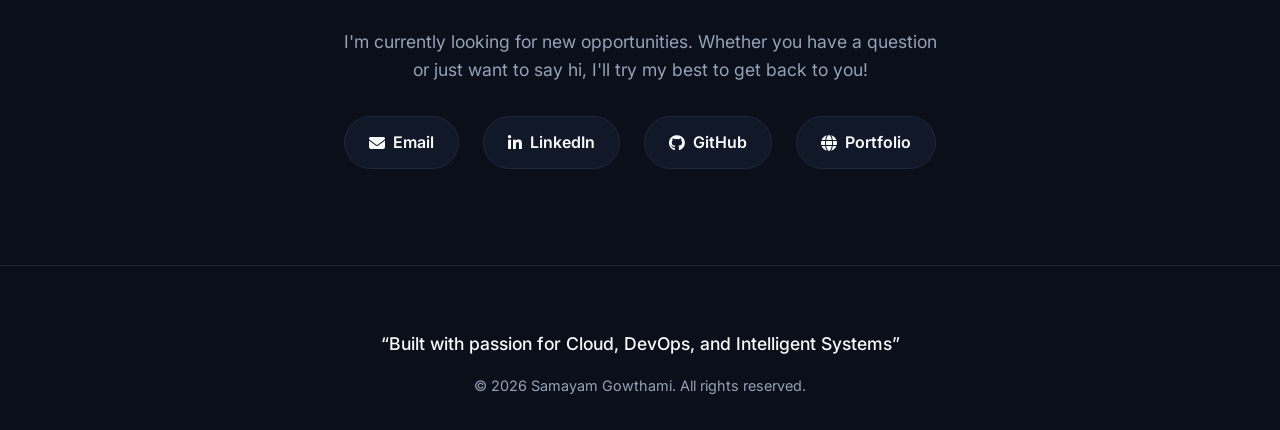
==== commit a4c170fb: "Update files" ====
--- a/index.html
+++ b/index.html
@@ -46,7 +46,7 @@
                     learning solutions. Interested in building scalable cloud applications and intelligent systems.</p>
                 <div class="hero-btn-group">
                     <a href="#projects" class="btn btn-primary">View Projects</a>
-                    <a href="#" class="btn btn-outline" download>Download Resume</a>
+                    <a href="resume.pdf" class="btn btn-outline" download>Download Resume</a>
                     <a href="#contact" class="btn btn-secondary">Contact Me</a>
                 </div>
             </div>
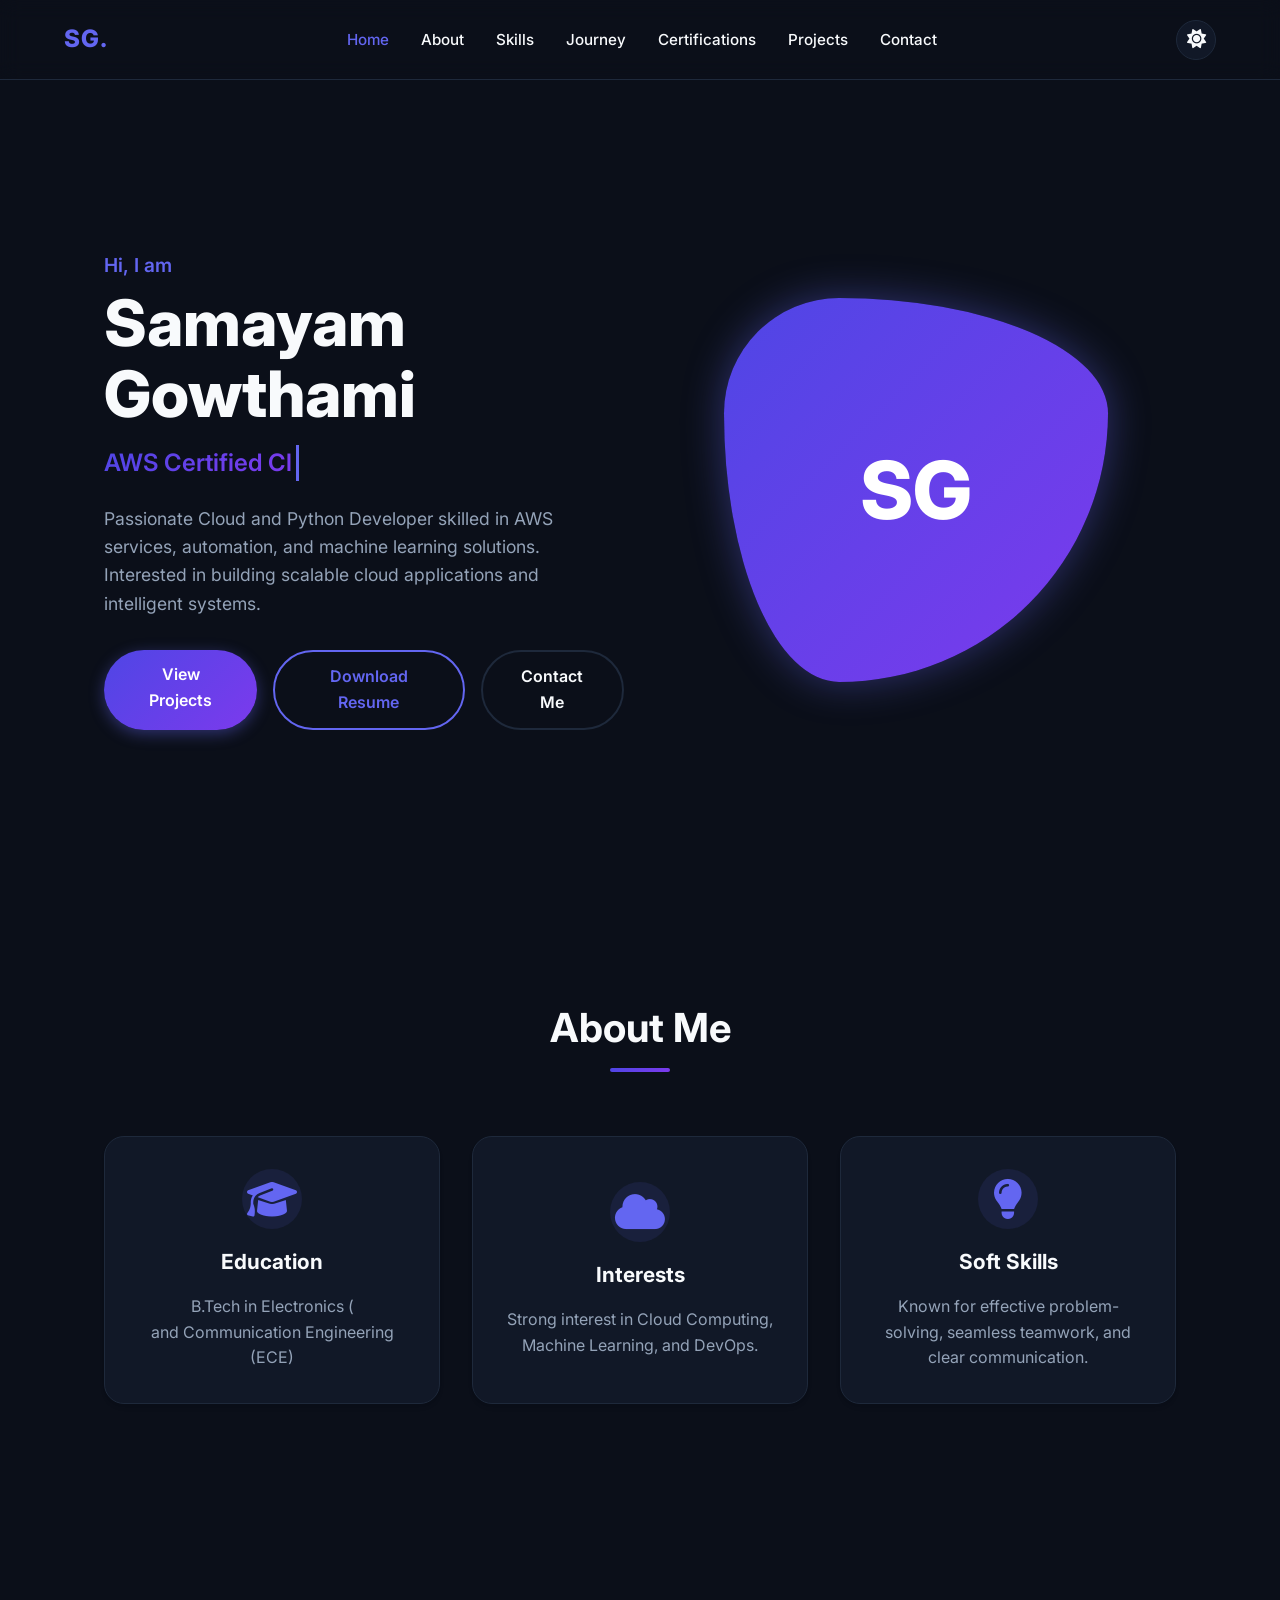
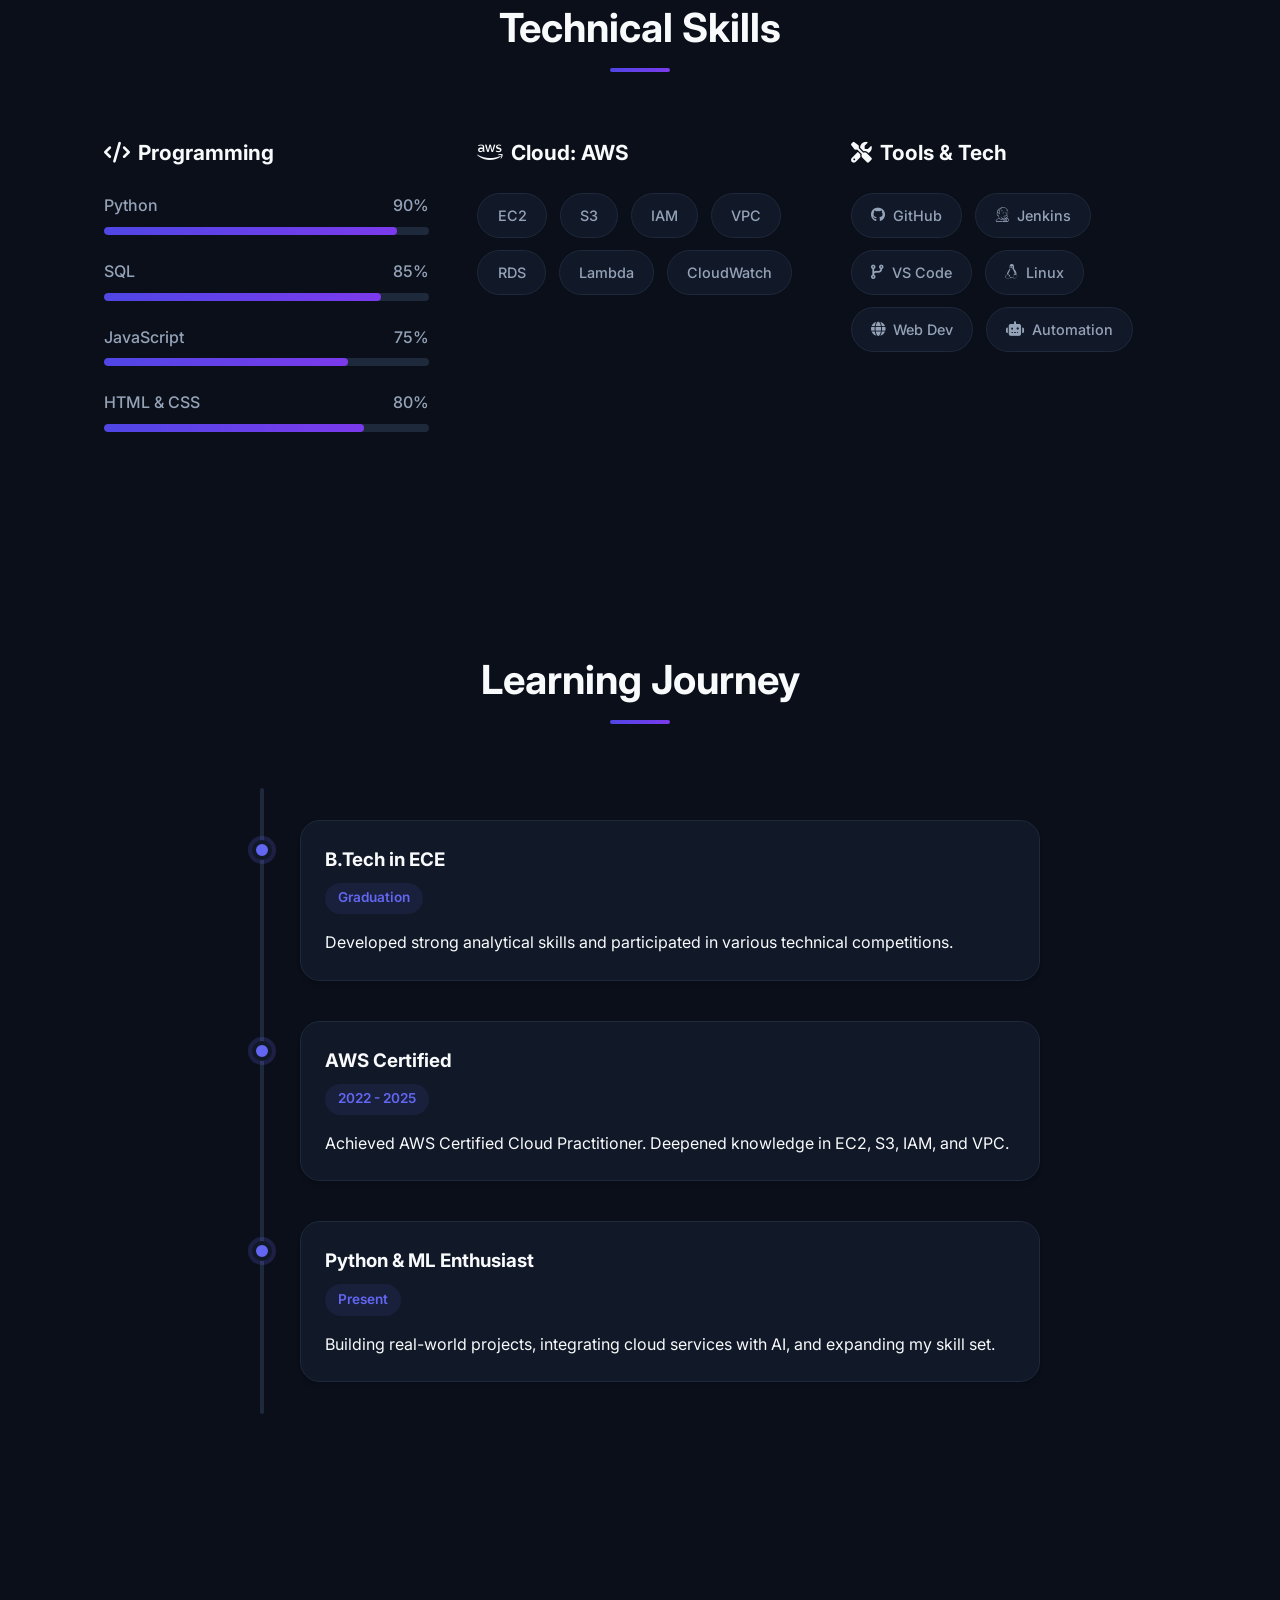
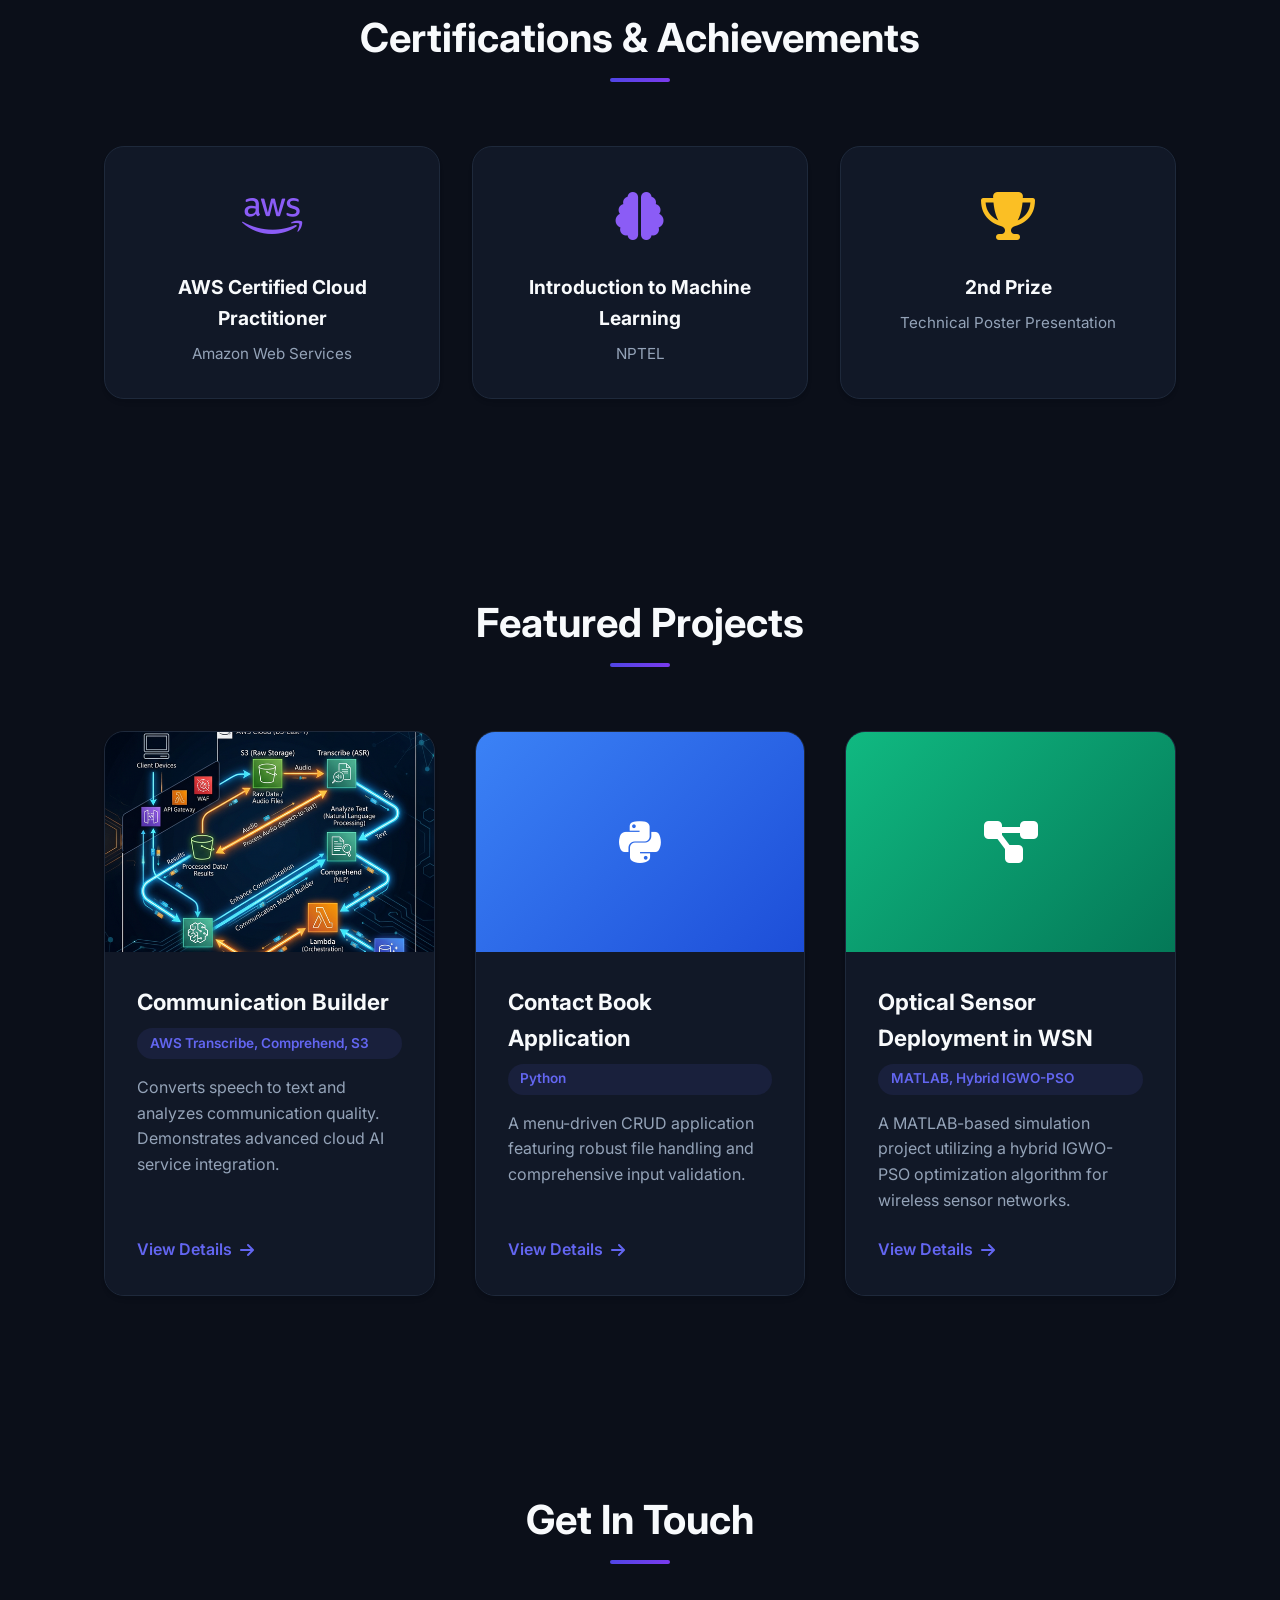
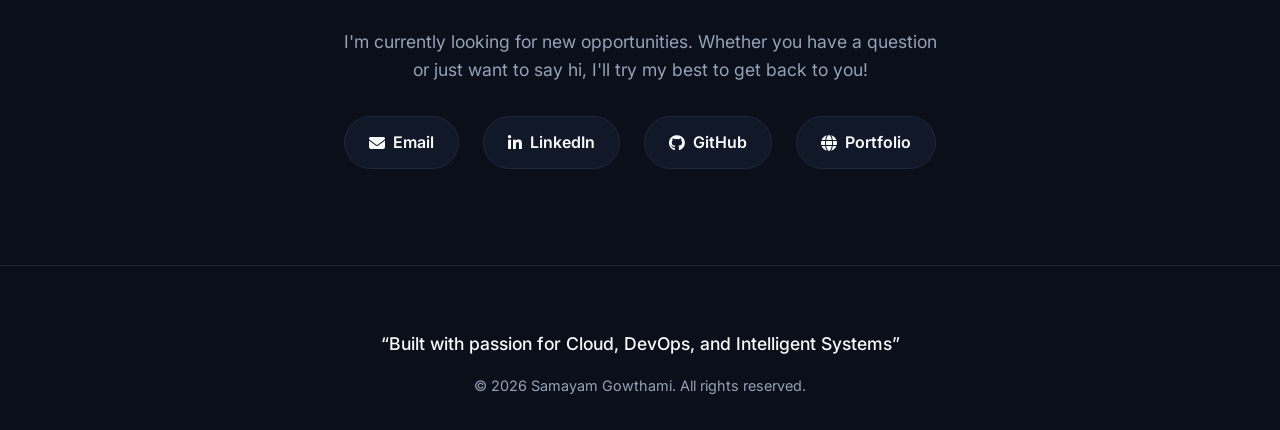
==== commit dbf30789: "Update files" ====
--- a/index.html
+++ b/index.html
@@ -46,9 +46,10 @@
                     learning solutions. Interested in building scalable cloud applications and intelligent systems.</p>
                 <div class="hero-btn-group">
                     <a href="#projects" class="btn btn-primary">View Projects</a>
-                    <a href="resume.pdf" class="btn btn-outline" download>Download Resume</a>
+                    <a href="resume.html" class="btn btn-outline" target="_blank">Download Resume</a>
                     <a href="#contact" class="btn btn-secondary">Contact Me</a>
                 </div>
+
             </div>
             <div class="hero-image-placeholder">
                 <div class="abstract-shape">
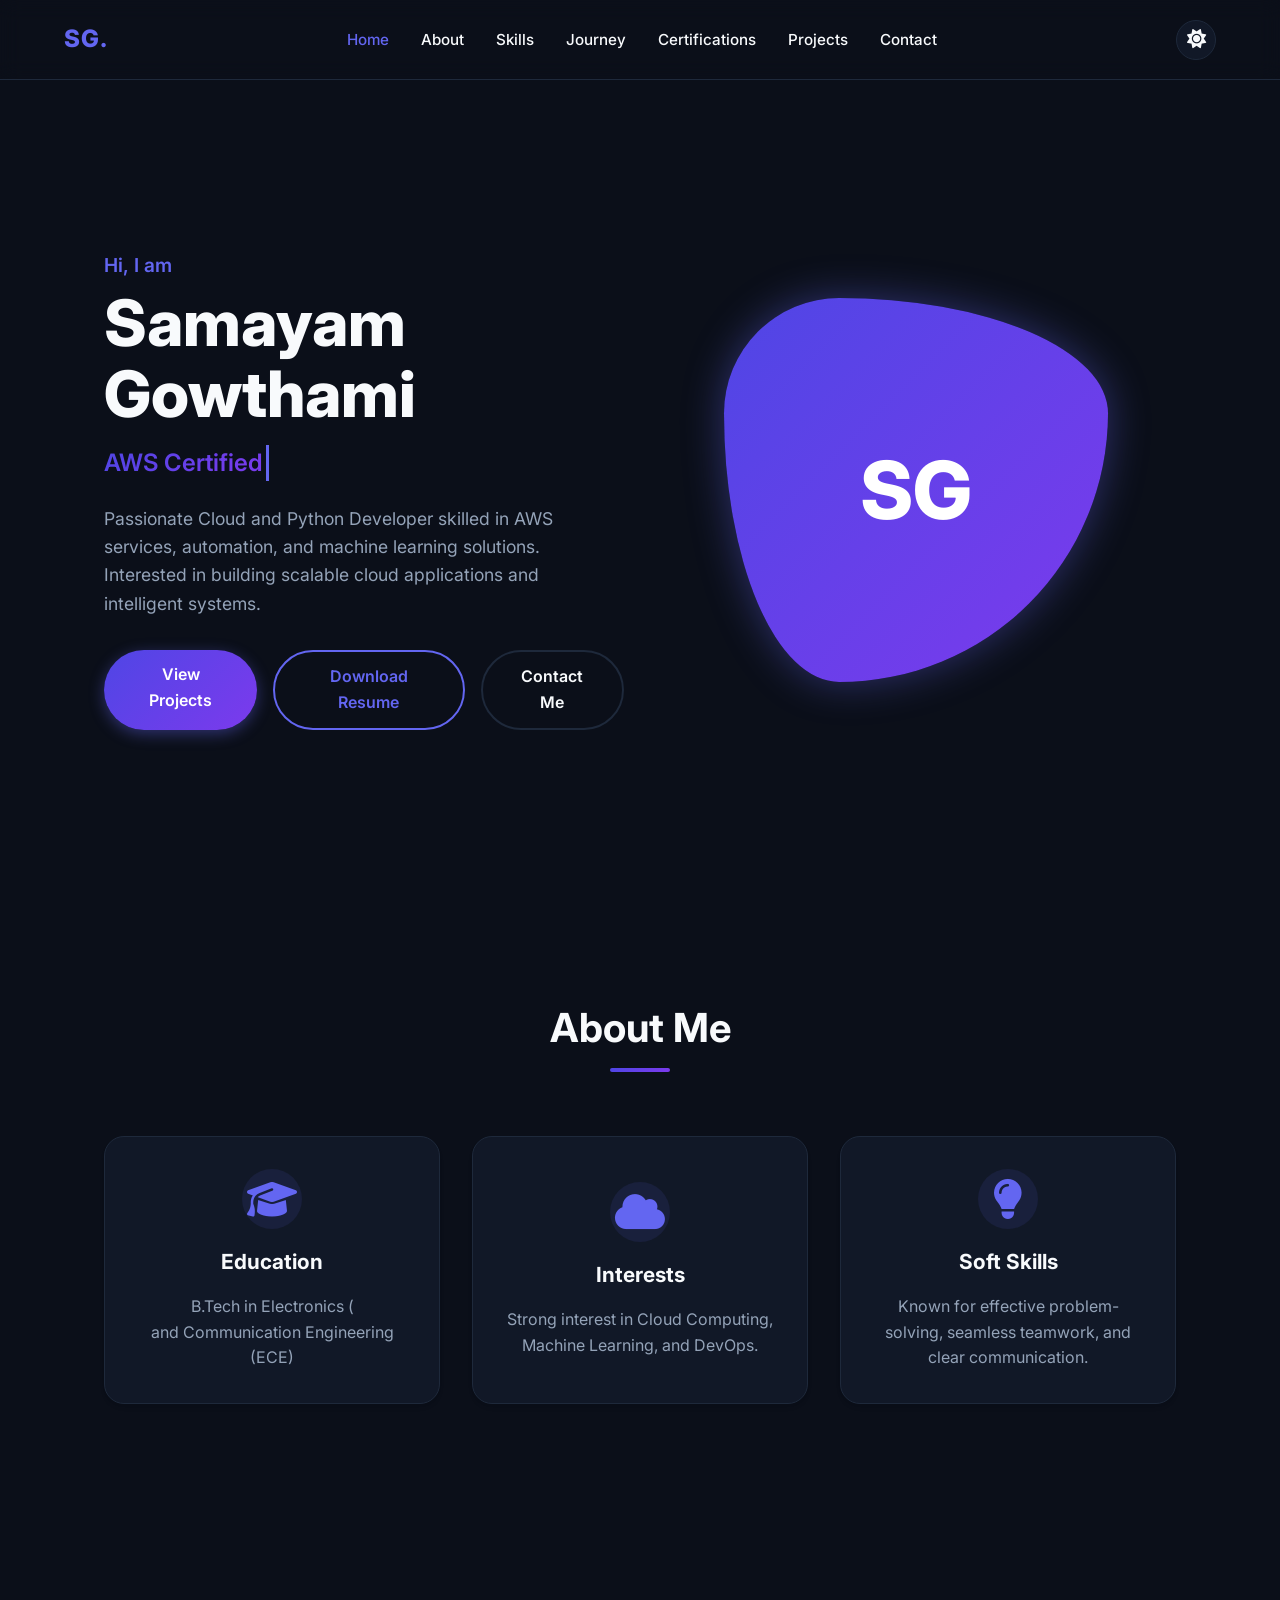
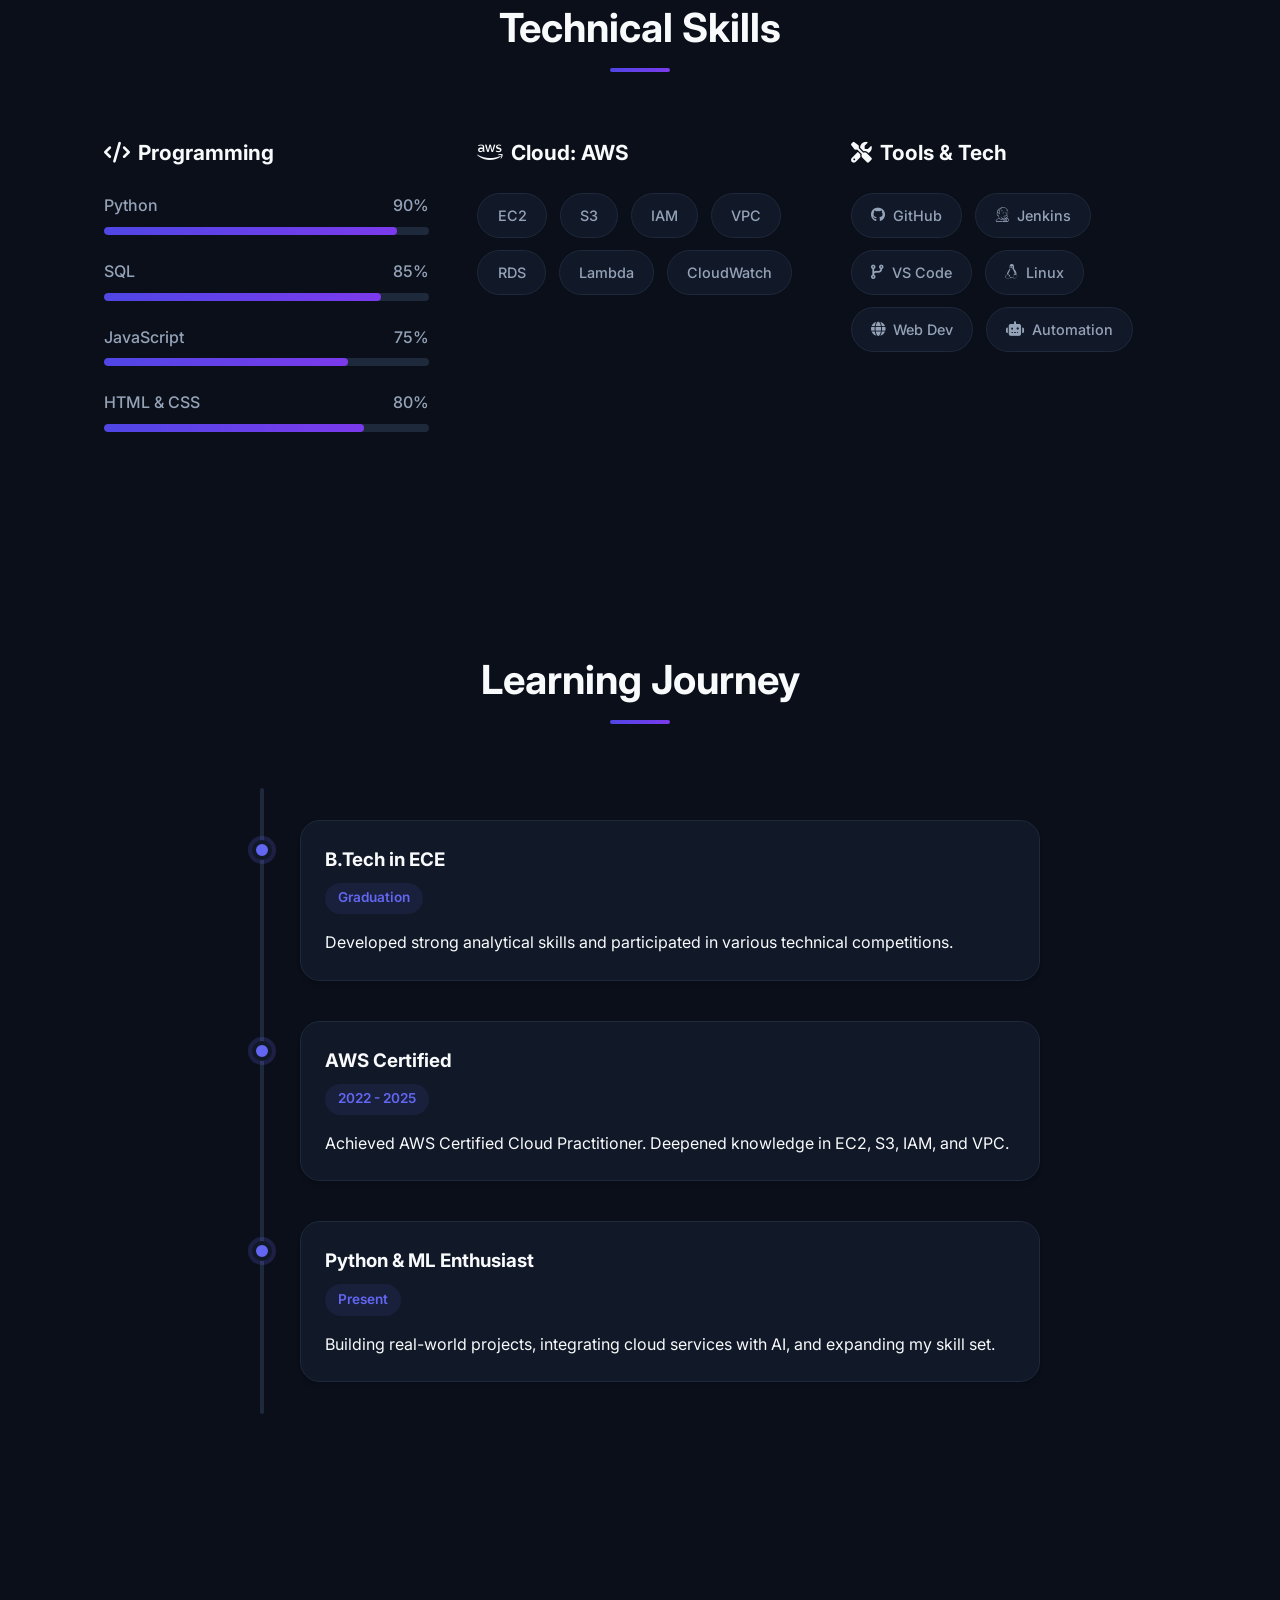
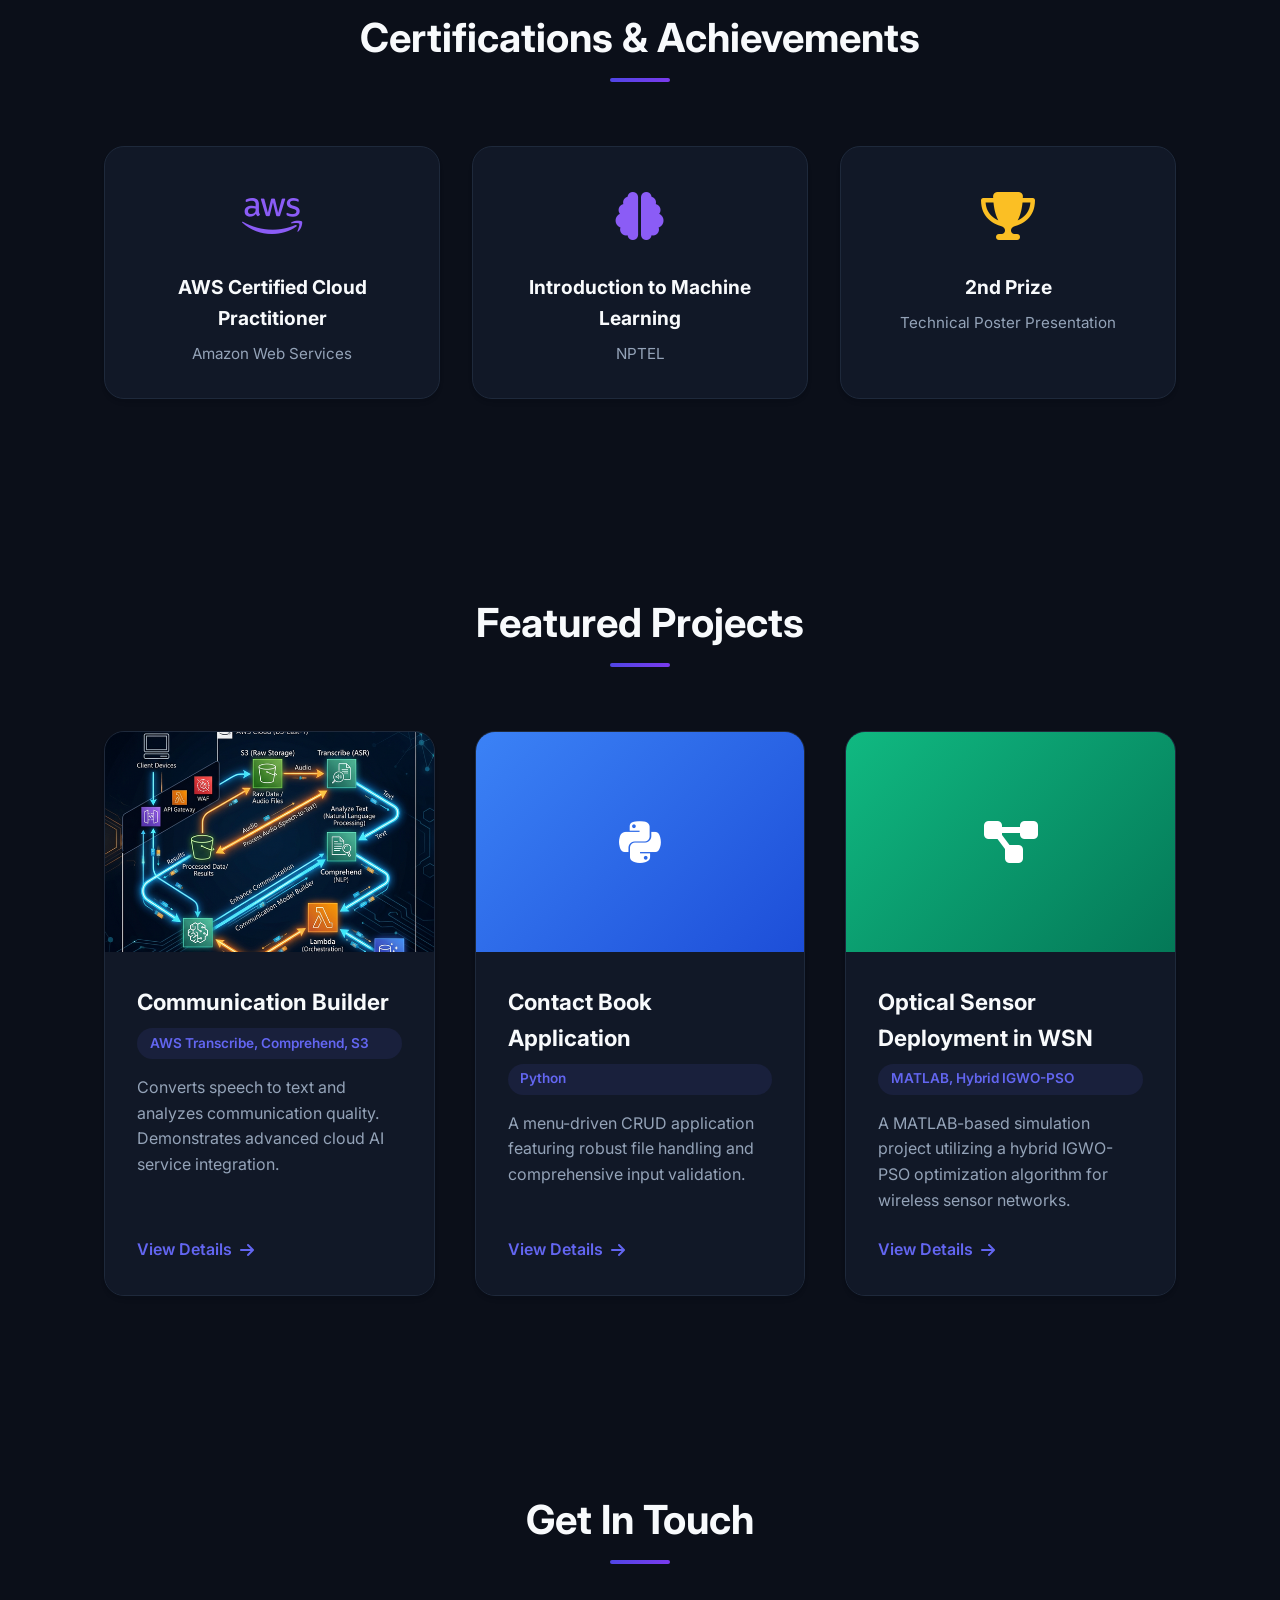
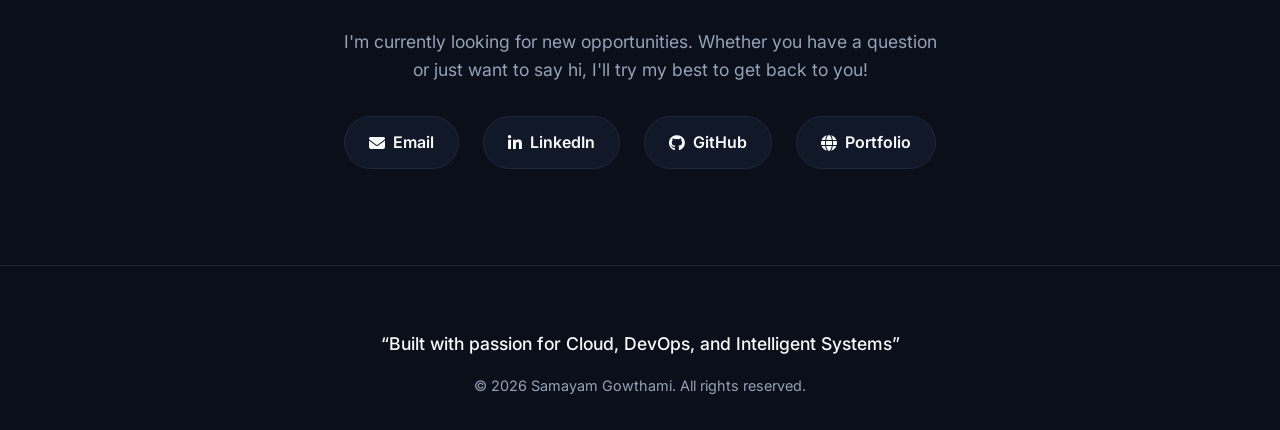
==== commit 6fa55b8a: "Update files" ====
--- a/index.html
+++ b/index.html
@@ -46,7 +46,7 @@
                     learning solutions. Interested in building scalable cloud applications and intelligent systems.</p>
                 <div class="hero-btn-group">
                     <a href="#projects" class="btn btn-primary">View Projects</a>
-                    <a href="resume.html" class="btn btn-outline" target="_blank">Download Resume</a>
+                    <a href="Sgowthami_updated.pdf" class="btn btn-outline" target="_blank">Download Resume</a>
                     <a href="#contact" class="btn btn-secondary">Contact Me</a>
                 </div>
 
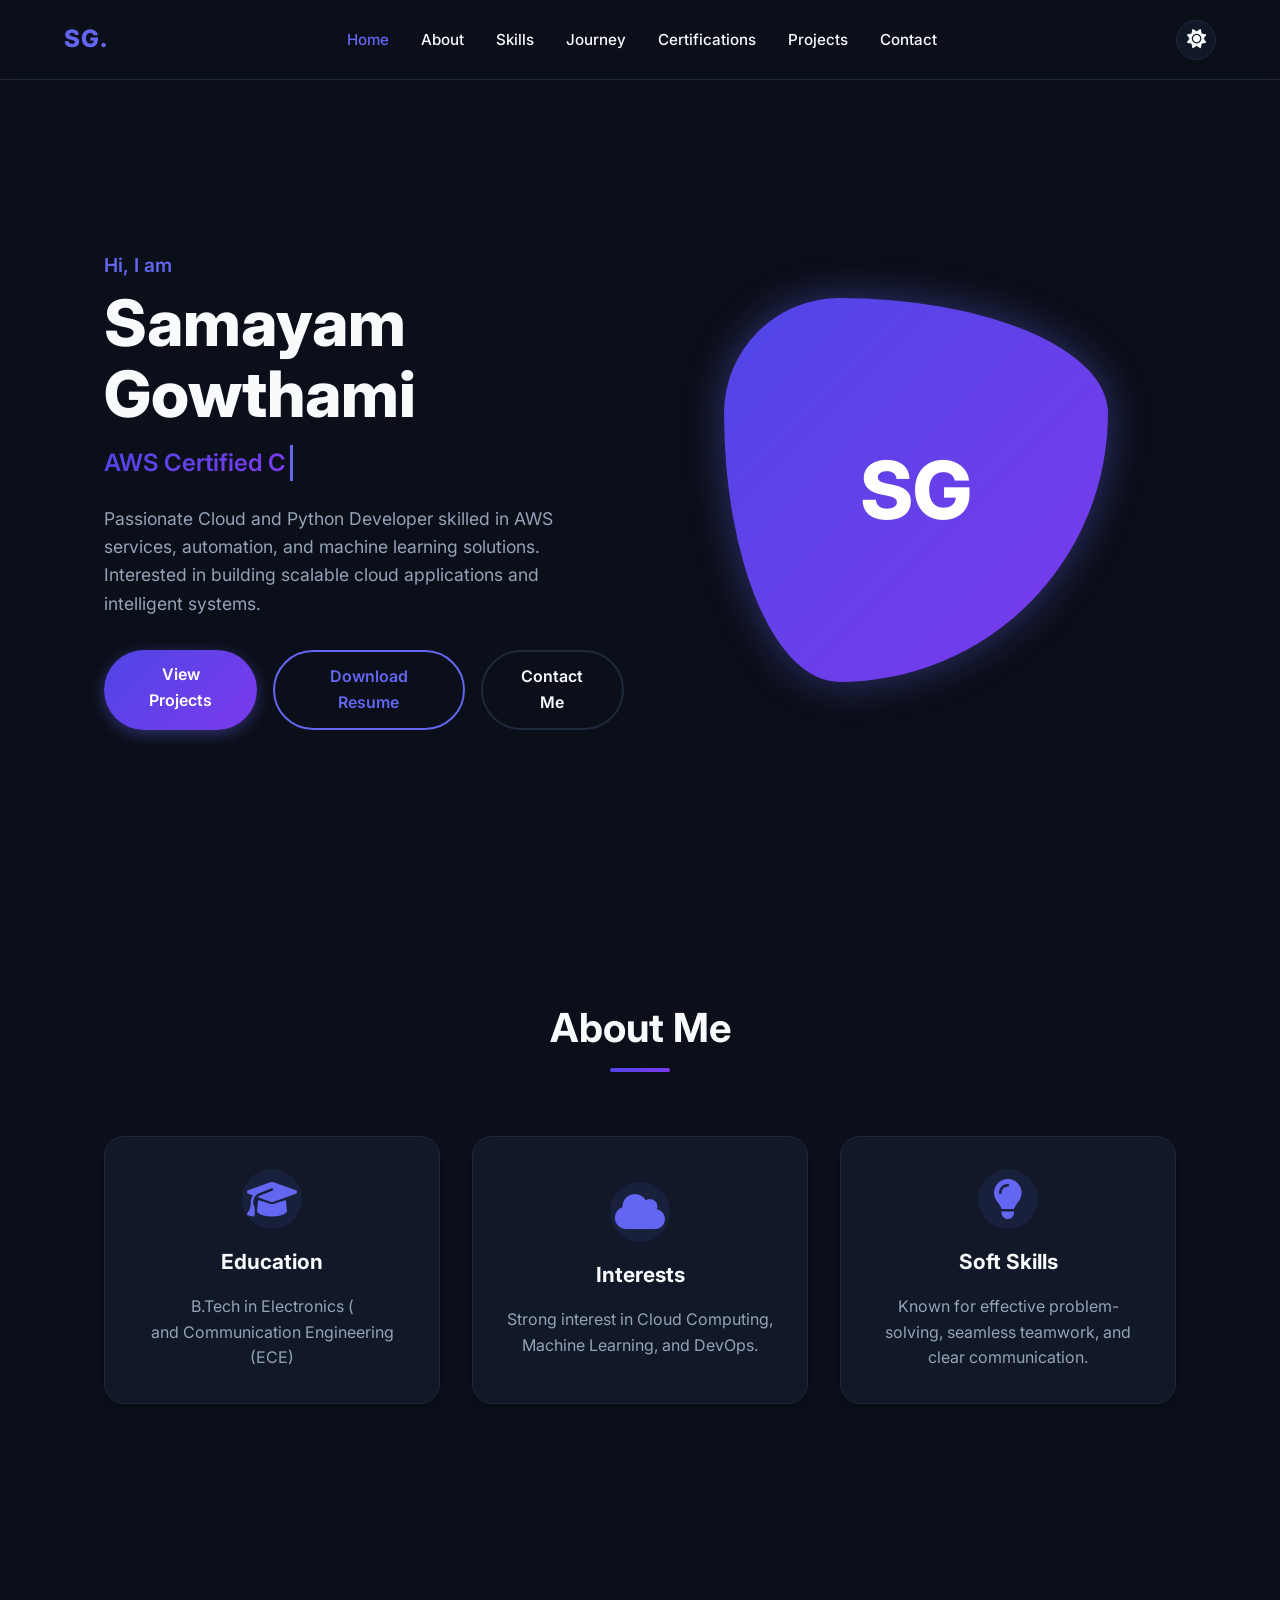
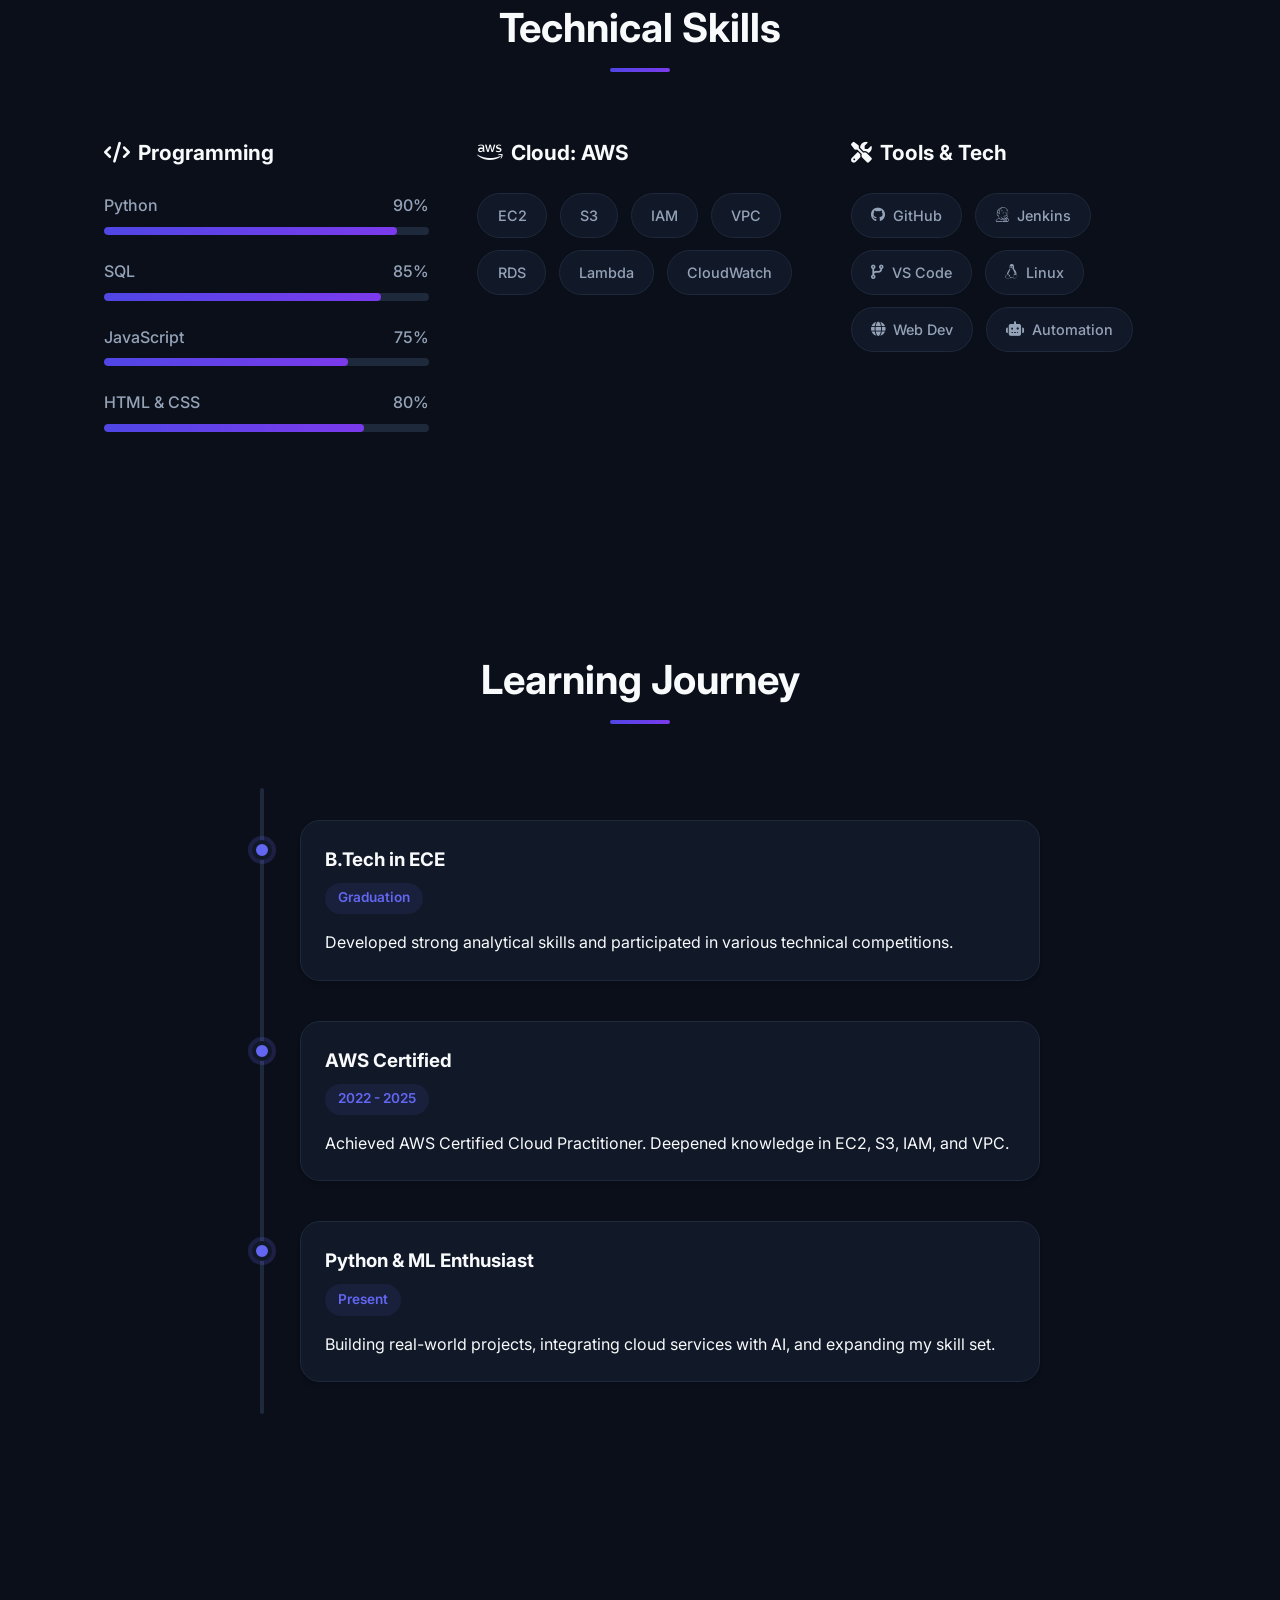
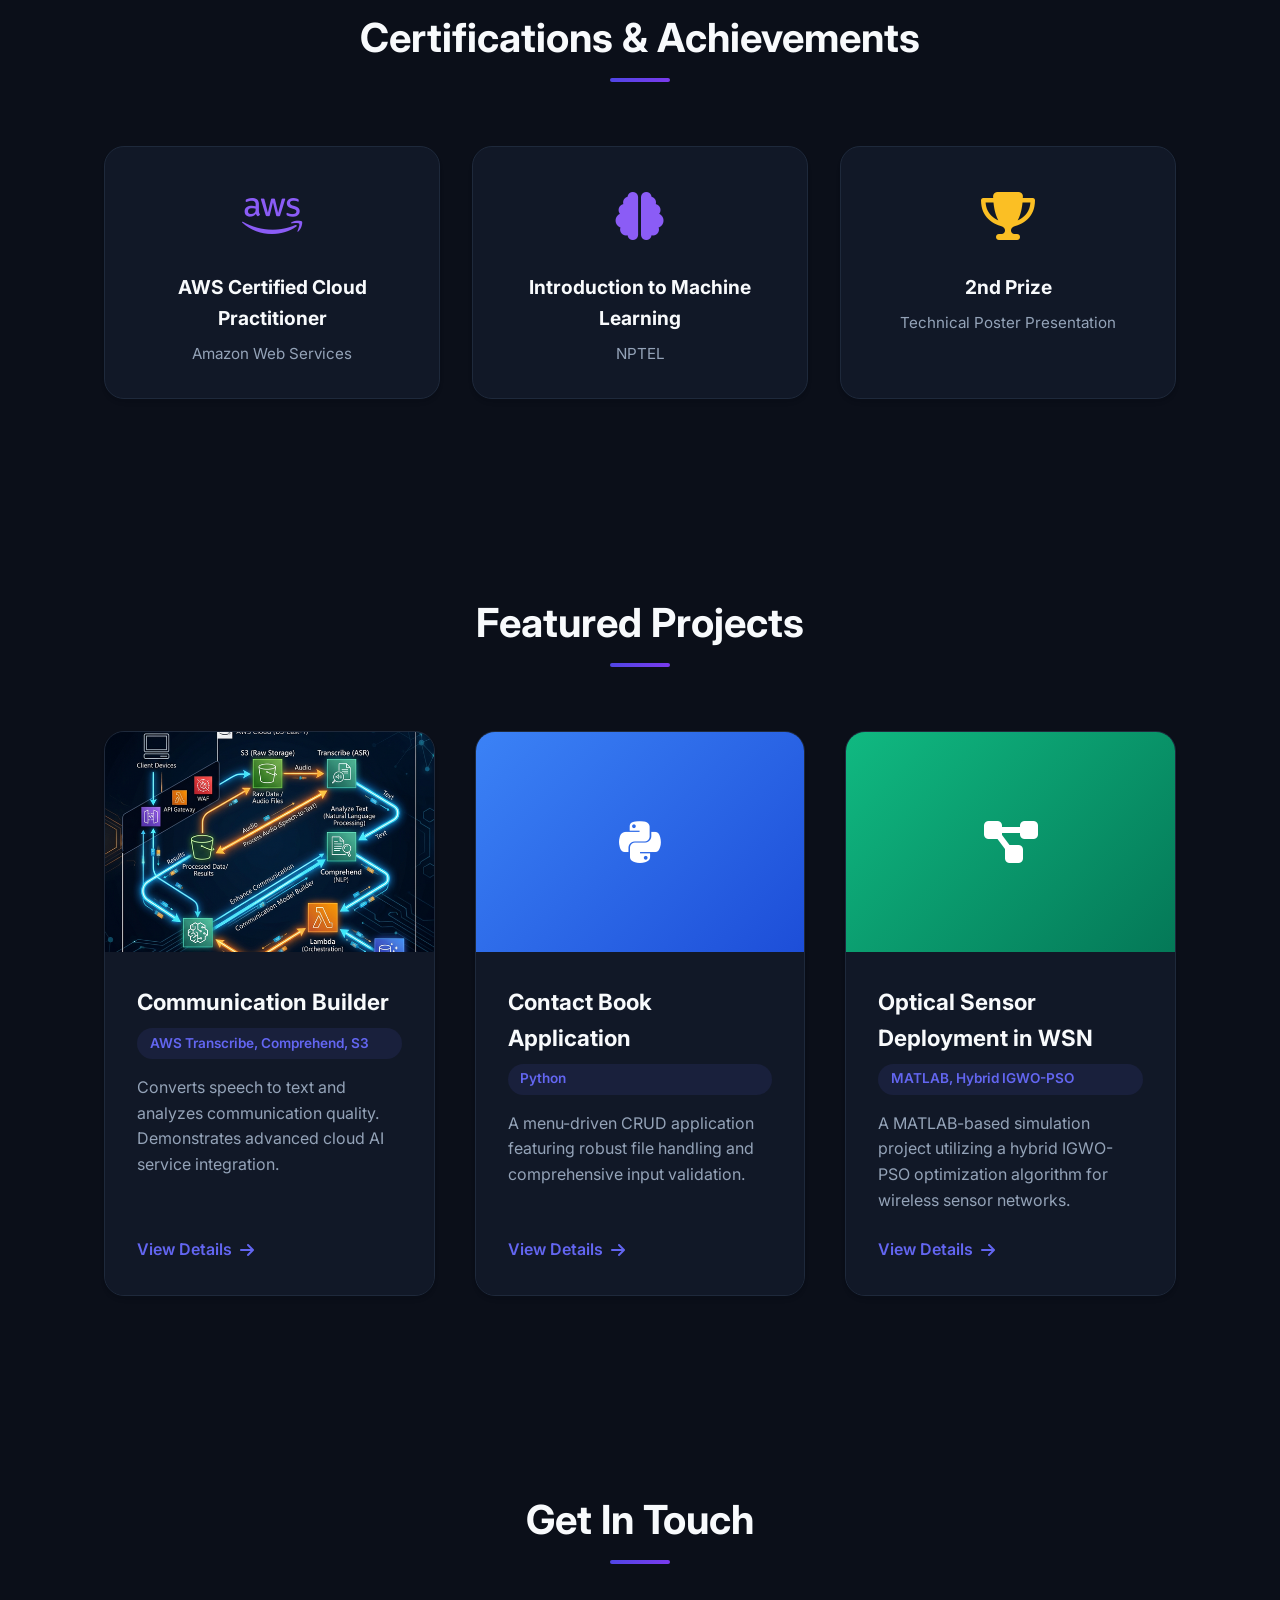
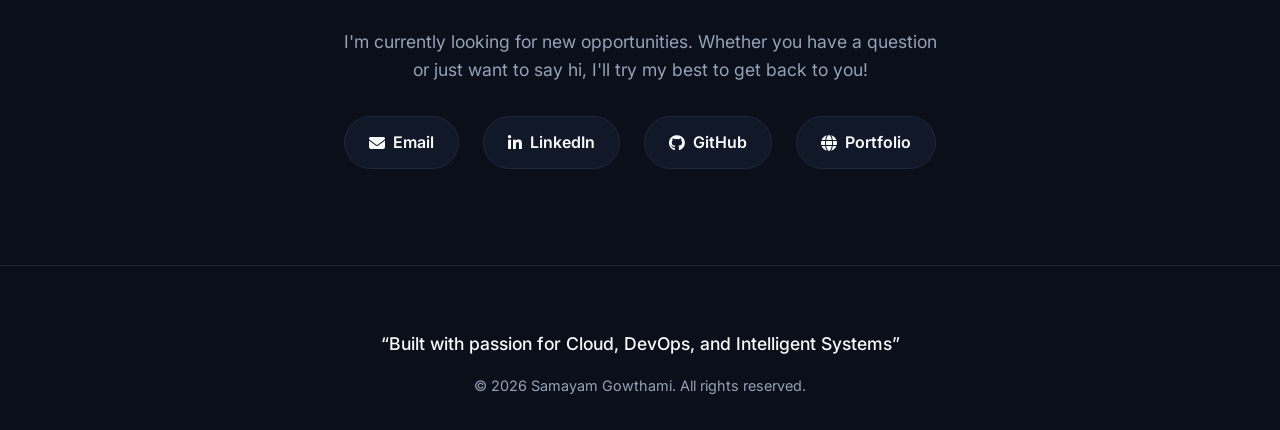
==== commit 68c219f6: "Update files" ====
--- a/index.html
+++ b/index.html
@@ -46,7 +46,7 @@
                     learning solutions. Interested in building scalable cloud applications and intelligent systems.</p>
                 <div class="hero-btn-group">
                     <a href="#projects" class="btn btn-primary">View Projects</a>
-                    <a href="Sgowthami_updated.pdf" class="btn btn-outline" target="_blank">Download Resume</a>
+                    <a href="Sgowthami.pdf" class="btn btn-outline" target="_blank">Download Resume</a>
                     <a href="#contact" class="btn btn-secondary">Contact Me</a>
                 </div>
 
